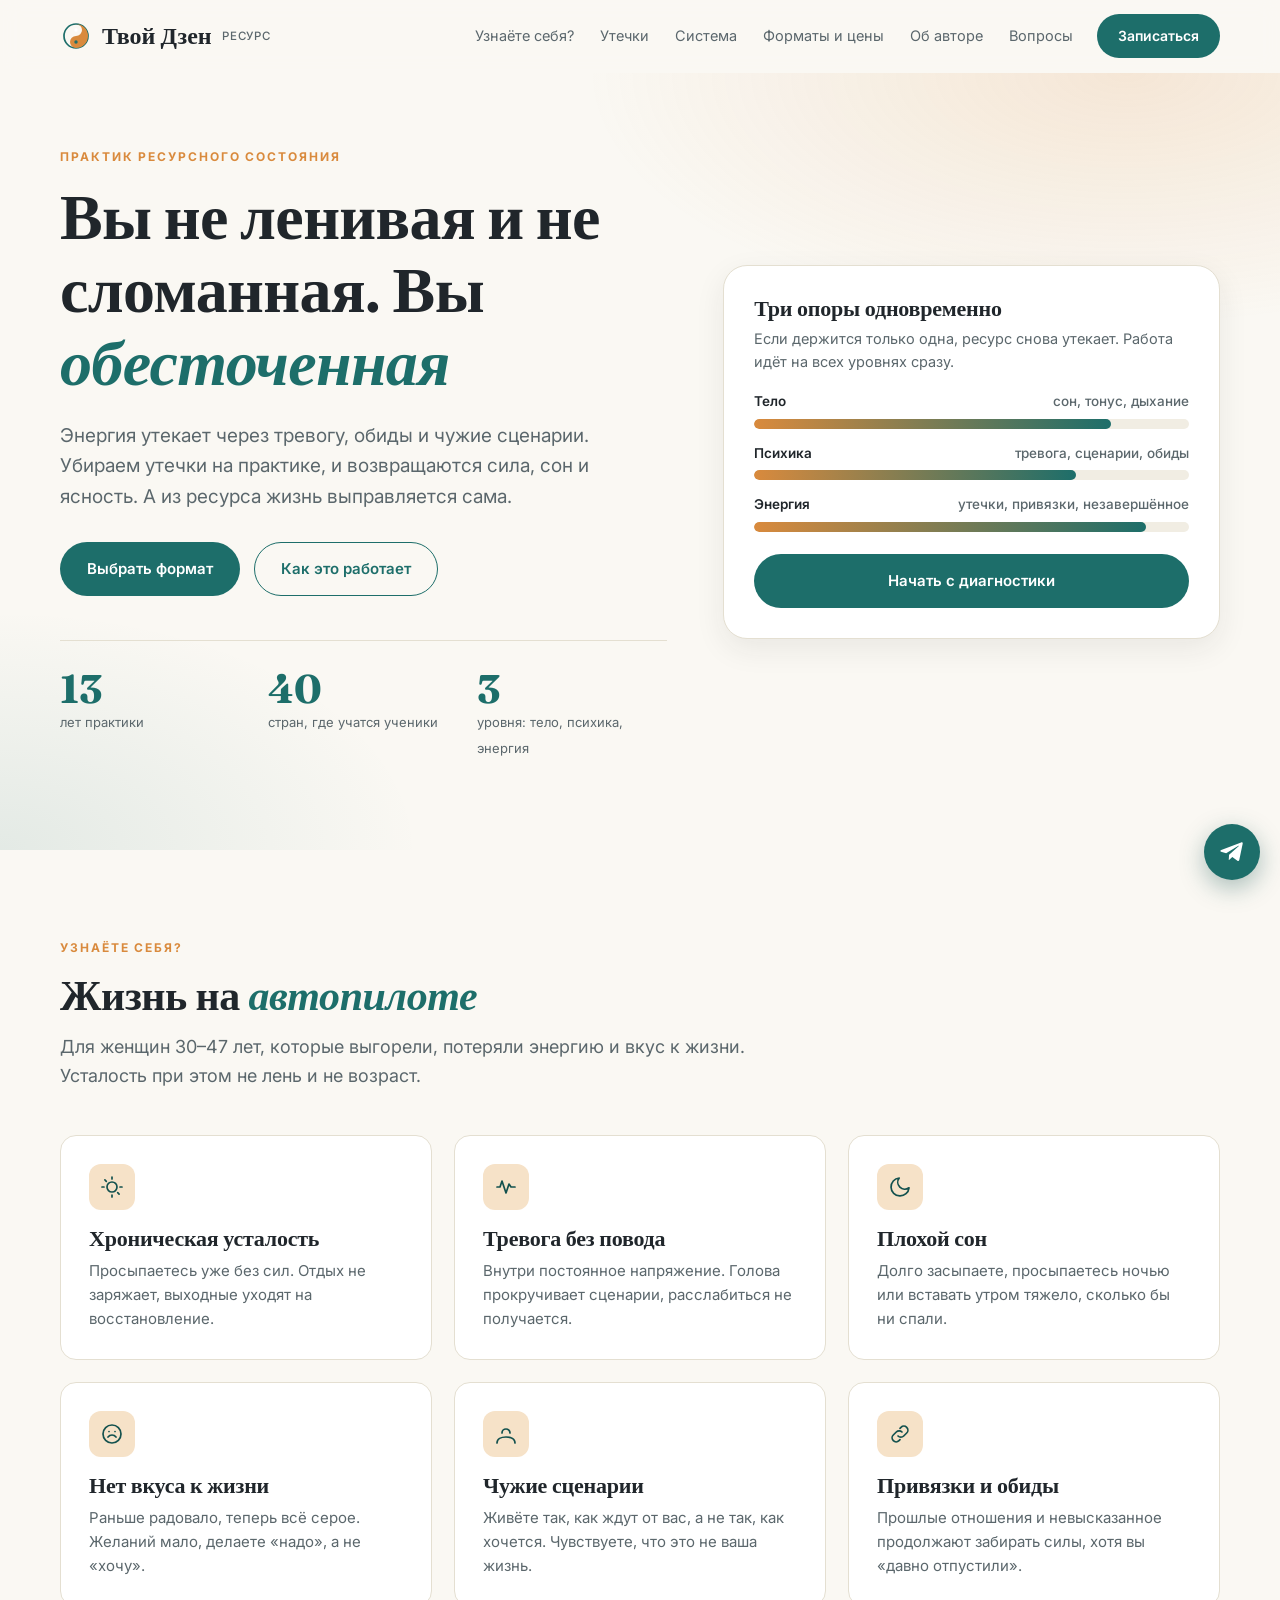
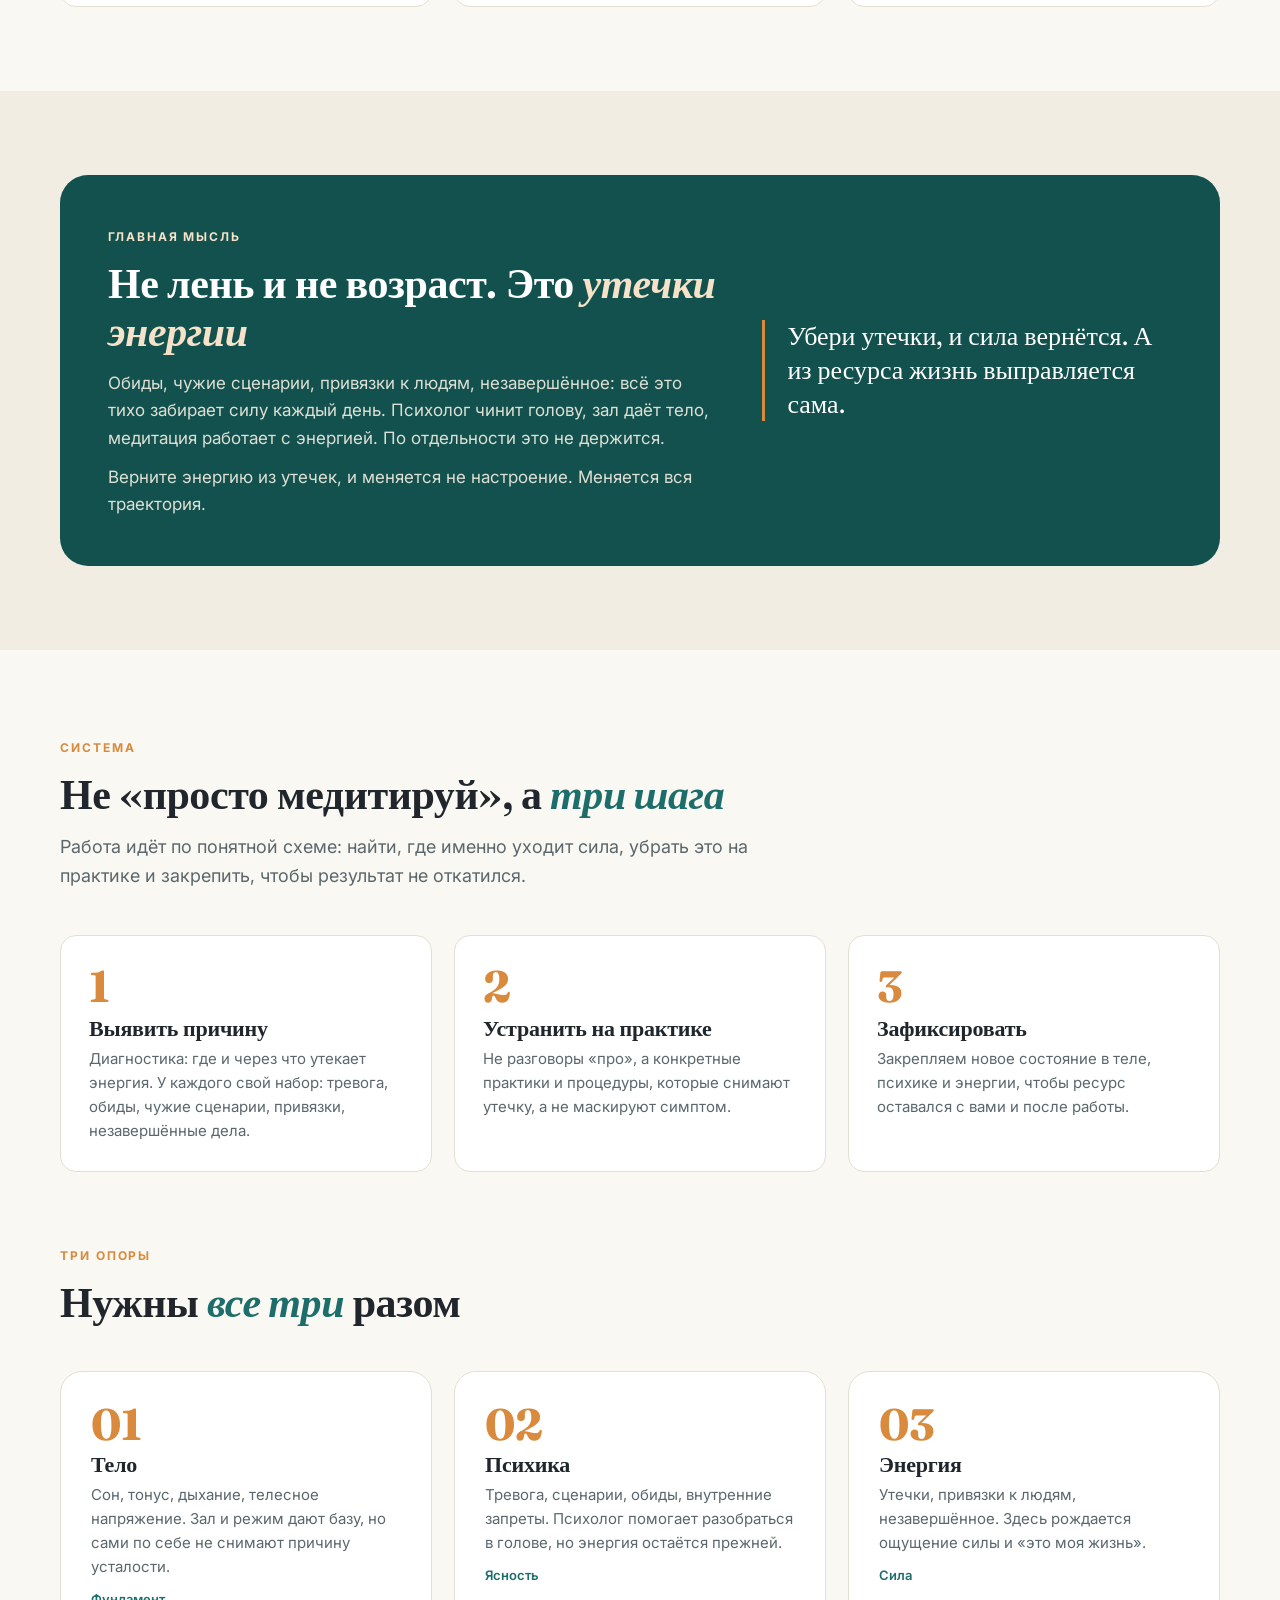
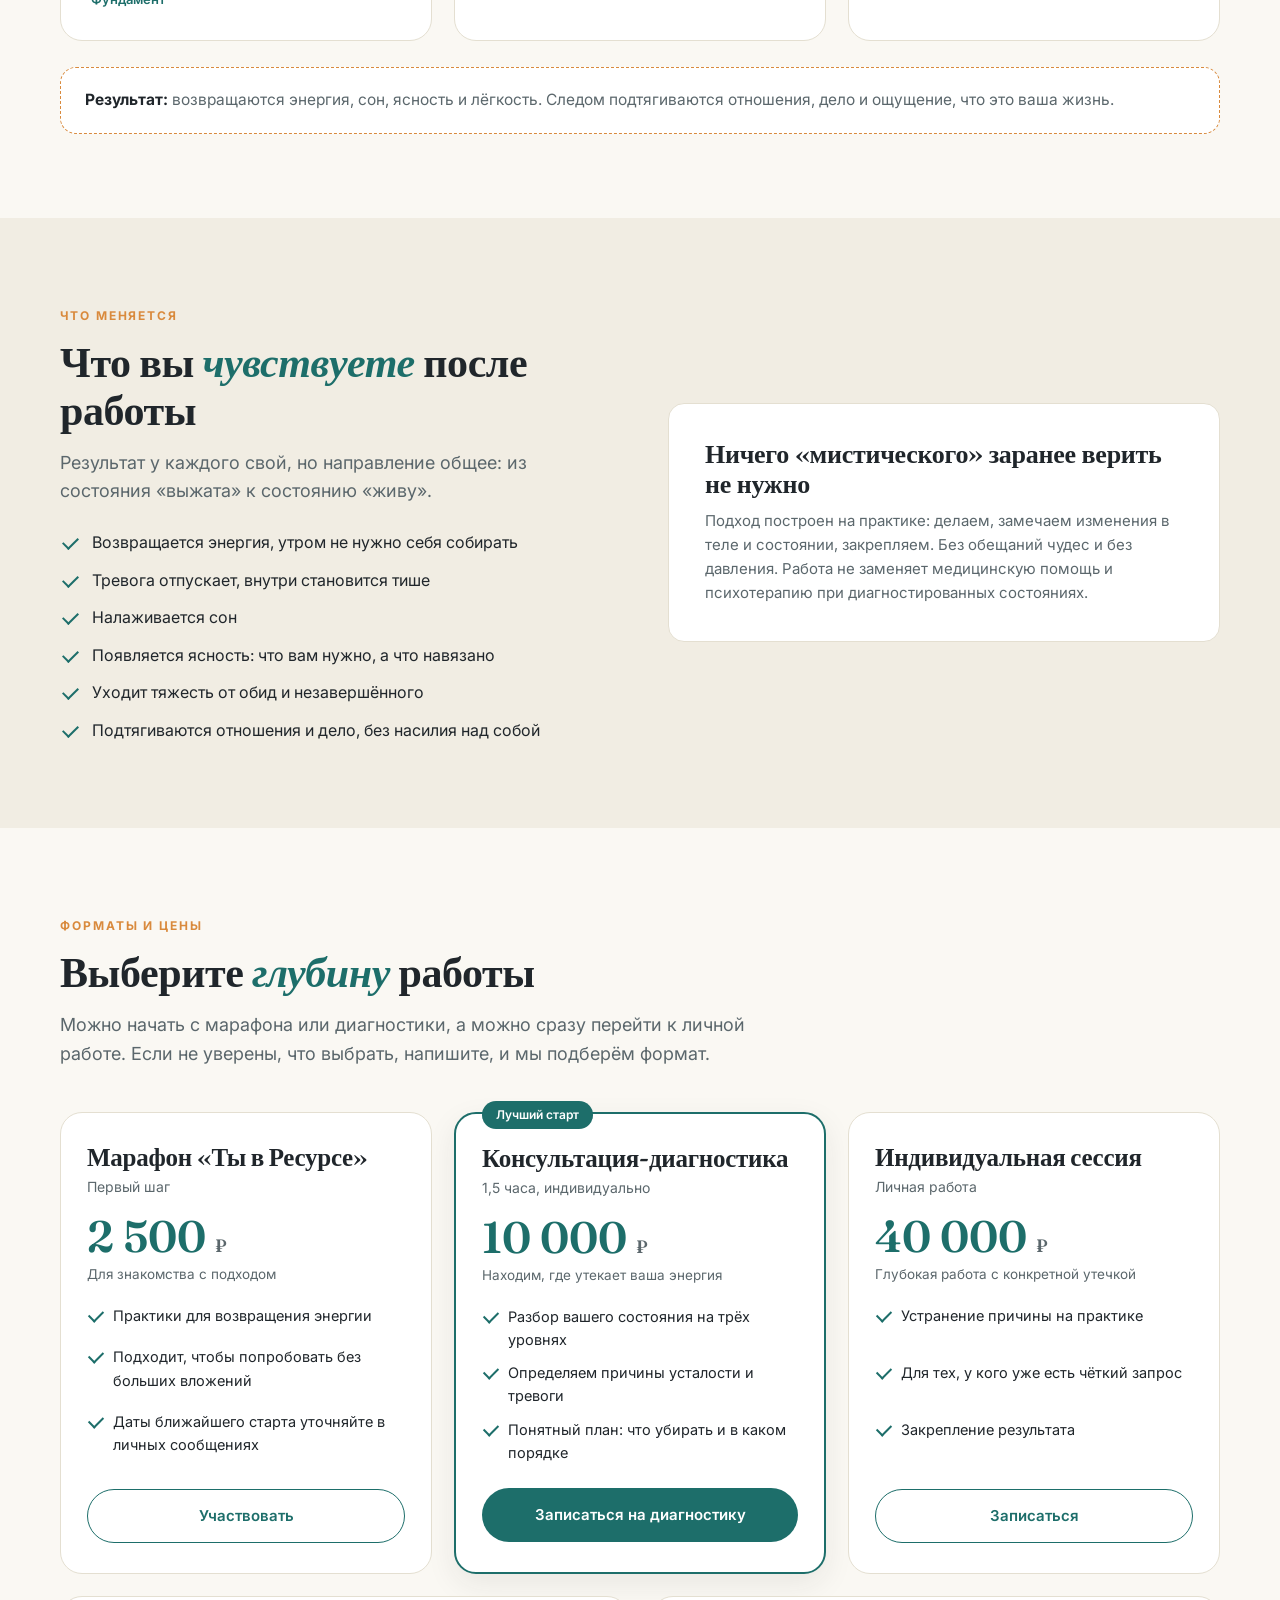
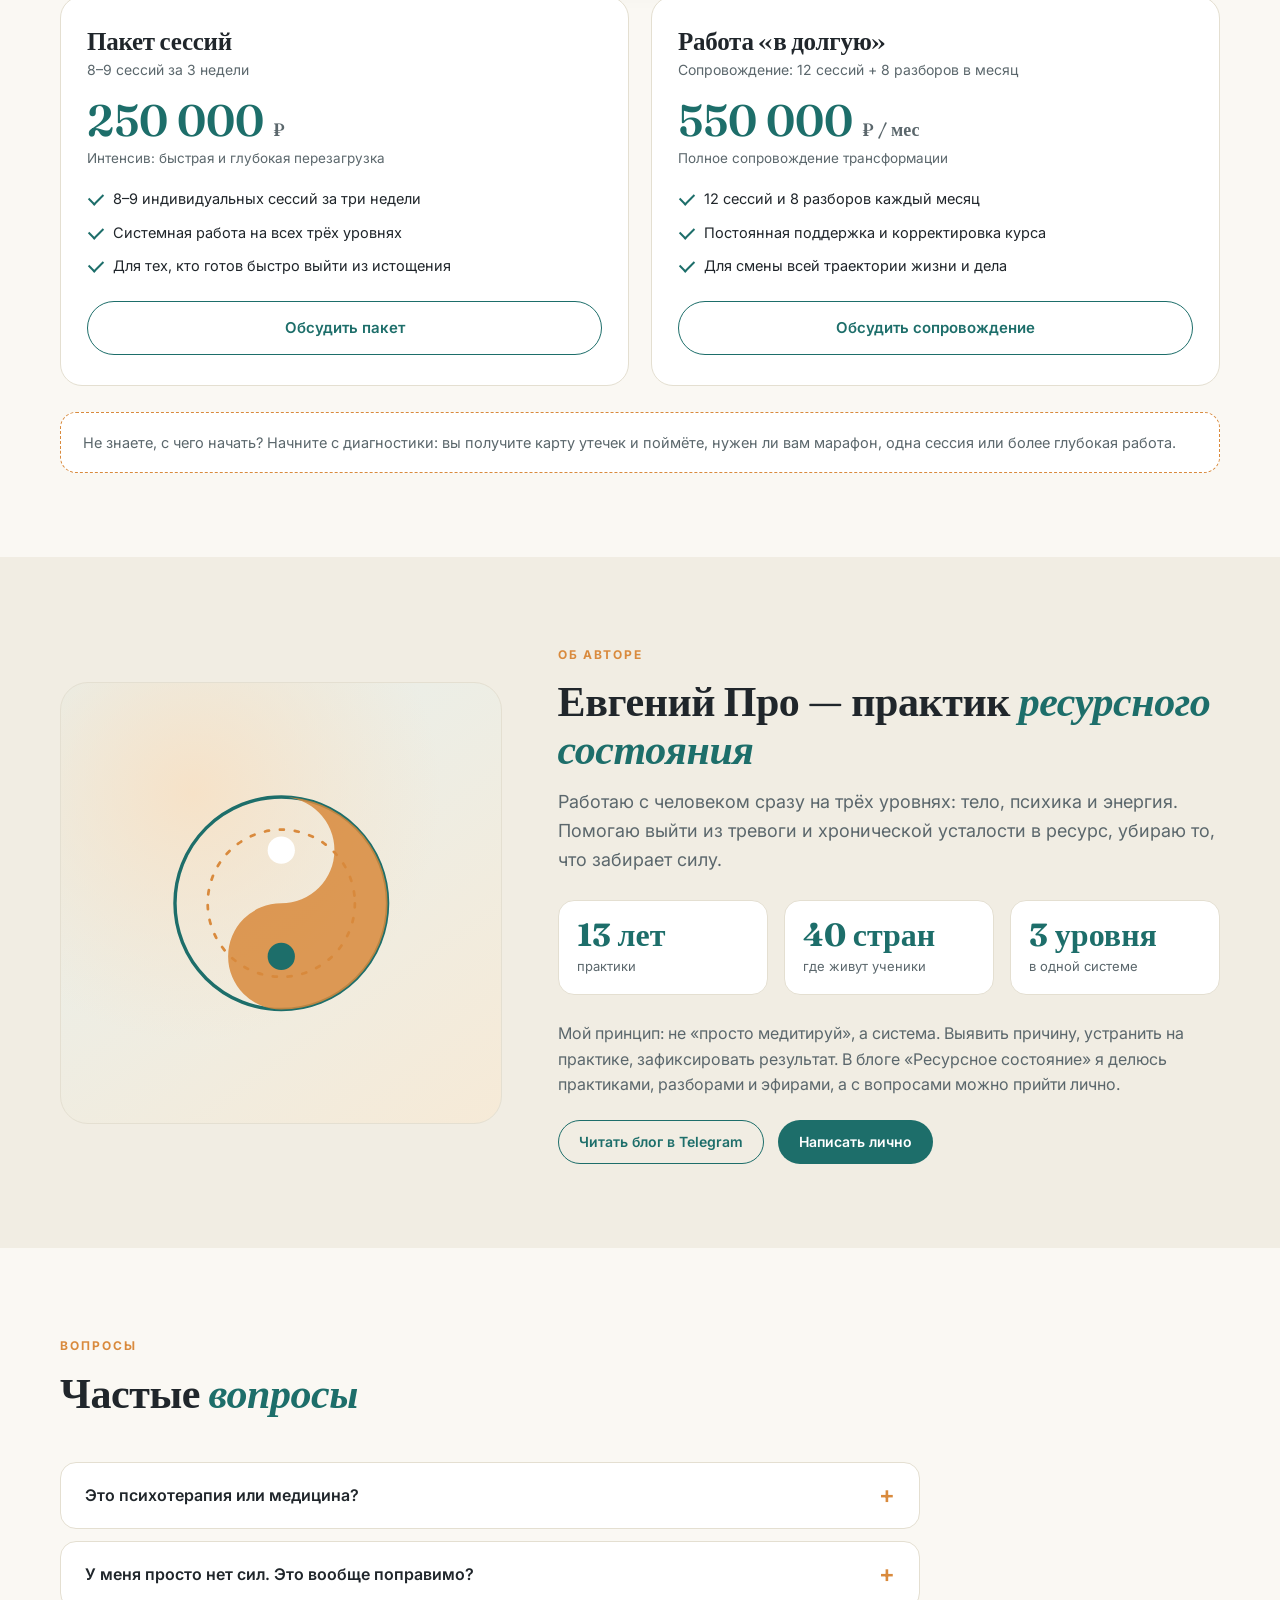
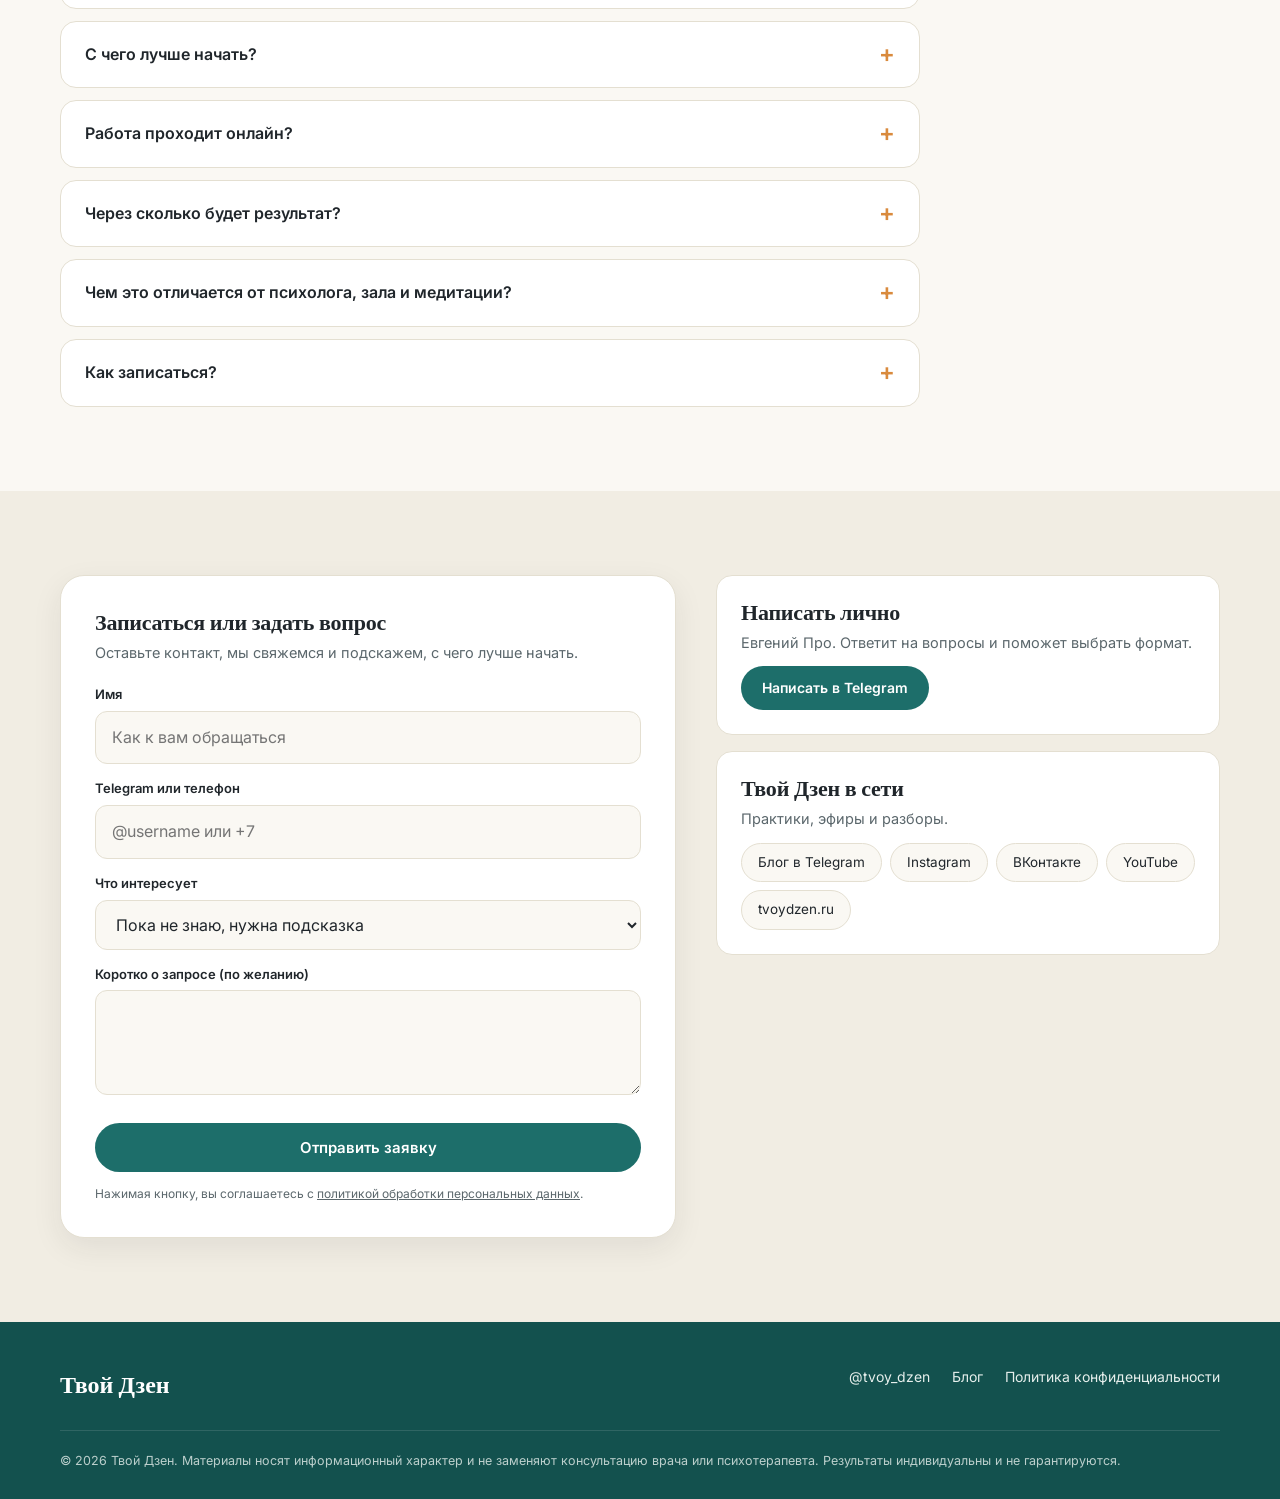
==== index.html @ 1d296818 "init: landing for Tvoy Dzen" ====
<!DOCTYPE html>
<html lang="ru">
<head>
<meta charset="UTF-8">
<meta name="viewport" content="width=device-width, initial-scale=1">
<title>Твой Дзен — выход из выгорания и тревоги в ресурс: тело, психика, энергия</title>
<meta name="description" content="Практик ресурсного состояния Евгений Про. Выводит из тревоги и хронической усталости в энергию, сон и ясность. Тело, психика и энергия — на одной системе. 13 лет практики, ученики в 40 странах.">
<link rel="preconnect" href="https://fonts.googleapis.com">
<link rel="preconnect" href="https://fonts.gstatic.com" crossorigin>
<link href="https://fonts.googleapis.com/css2?family=Fraunces:ital,wght@0,500;0,600;0,700;1,500;1,600&family=Inter:wght@400;500;600;700&display=swap" rel="stylesheet">
<link rel="stylesheet" href="styles.css">
</head>
<body>

<header class="header" id="header">
  <div class="container header__inner">
    <a href="#top" class="logo" aria-label="Твой Дзен">
      <svg viewBox="0 0 32 32" fill="none" stroke-linecap="round"><circle cx="16" cy="16" r="12" stroke="#1d6e6a" stroke-width="1.7"/><path d="M16 4a12 12 0 0 1 0 24 6 6 0 0 1 0-12 6 6 0 0 0 0-12z" fill="#d98a3d" stroke="none"/><circle cx="16" cy="10" r="1.7" fill="#fff" stroke="none"/><circle cx="16" cy="22" r="1.7" fill="#1d6e6a" stroke="none"/></svg>
      Твой Дзен <small>ресурс</small>
    </a>
    <nav class="nav" id="nav">
      <a href="#signs">Узнаёте себя?</a>
      <a href="#leaks">Утечки</a>
      <a href="#system">Система</a>
      <a href="#formats">Форматы и цены</a>
      <a href="#about">Об авторе</a>
      <a href="#faq">Вопросы</a>
    </nav>
    <a href="#contact" class="btn btn--primary btn--sm">Записаться</a>
    <button class="burger" id="burger" aria-label="Меню"><span></span></button>
  </div>
</header>

<main id="top">

<section class="hero">
  <div class="container hero__grid">
    <div>
      <span class="eyebrow">Практик ресурсного состояния</span>
      <h1>Вы не ленивая и не сломанная. Вы <em>обесточенная</em></h1>
      <p class="hero__sub">Энергия утекает через тревогу, обиды и чужие сценарии. Убираем утечки на практике, и возвращаются сила, сон и ясность. А из ресурса жизнь выправляется сама.</p>
      <div class="hero__cta">
        <a href="#formats" class="btn btn--primary">Выбрать формат</a>
        <a href="#system" class="btn btn--ghost">Как это работает</a>
      </div>
      <div class="hero__facts">
        <div class="fact"><b>13</b><span>лет практики</span></div>
        <div class="fact"><b>40</b><span>стран, где учатся ученики</span></div>
        <div class="fact"><b>3</b><span>уровня: тело, психика, энергия</span></div>
      </div>
    </div>
    <div class="hero__card">
      <h3>Три опоры одновременно</h3>
      <p class="s">Если держится только одна, ресурс снова утекает. Работа идёт на всех уровнях сразу.</p>
      <div class="meter">
        <div class="meter__row"><div class="meter__lbl">Тело <span>сон, тонус, дыхание</span></div><div class="bar"><i style="width:82%"></i></div></div>
        <div class="meter__row"><div class="meter__lbl">Психика <span>тревога, сценарии, обиды</span></div><div class="bar"><i style="width:74%"></i></div></div>
        <div class="meter__row"><div class="meter__lbl">Энергия <span>утечки, привязки, незавершённое</span></div><div class="bar"><i style="width:90%"></i></div></div>
      </div>
      <a href="#contact" class="btn btn--primary" data-format="Консультация-диагностика (1,5 часа)">Начать с диагностики</a>
    </div>
  </div>
</section>

<section id="signs">
  <div class="container">
    <div class="section-head">
      <span class="eyebrow">Узнаёте себя?</span>
      <h2>Жизнь на <em>автопилоте</em></h2>
      <p class="lead">Для женщин 30–47 лет, которые выгорели, потеряли энергию и вкус к жизни. Усталость при этом не лень и не возраст.</p>
    </div>
    <div class="grid grid--3">
      <div class="adv"><div class="ico"><svg viewBox="0 0 24 24" fill="none" stroke="currentColor" stroke-width="1.7" stroke-linecap="round" stroke-linejoin="round"><path d="M17 12a5 5 0 1 1-10 0 5 5 0 0 1 10 0zM12 2v2M12 20v2M4.9 4.9l1.4 1.4M17.7 17.7l1.4 1.4M2 12h2M20 12h2"/></svg></div><h3>Хроническая усталость</h3><p>Просыпаетесь уже без сил. Отдых не заряжает, выходные уходят на восстановление.</p></div>
      <div class="adv"><div class="ico"><svg viewBox="0 0 24 24" fill="none" stroke="currentColor" stroke-width="1.7" stroke-linecap="round" stroke-linejoin="round"><path d="M3 12h3l2-6 4 12 3-9 2 3h4"/></svg></div><h3>Тревога без повода</h3><p>Внутри постоянное напряжение. Голова прокручивает сценарии, расслабиться не получается.</p></div>
      <div class="adv"><div class="ico"><svg viewBox="0 0 24 24" fill="none" stroke="currentColor" stroke-width="1.7" stroke-linecap="round" stroke-linejoin="round"><path d="M21 12.8A9 9 0 1 1 11.2 3a7 7 0 0 0 9.8 9.8z"/></svg></div><h3>Плохой сон</h3><p>Долго засыпаете, просыпаетесь ночью или вставать утром тяжело, сколько бы ни спали.</p></div>
      <div class="adv"><div class="ico"><svg viewBox="0 0 24 24" fill="none" stroke="currentColor" stroke-width="1.7" stroke-linecap="round" stroke-linejoin="round"><circle cx="12" cy="12" r="9"/><path d="M8 15s1.5-2 4-2 4 2 4 2M9 9.5h.01M15 9.5h.01"/></svg></div><h3>Нет вкуса к жизни</h3><p>Раньше радовало, теперь всё серое. Желаний мало, делаете «надо», а не «хочу».</p></div>
      <div class="adv"><div class="ico"><svg viewBox="0 0 24 24" fill="none" stroke="currentColor" stroke-width="1.7" stroke-linecap="round" stroke-linejoin="round"><path d="M16 11a4 4 0 1 0-8 0M3 21c0-4 4-6 9-6s9 2 9 6"/></svg></div><h3>Чужие сценарии</h3><p>Живёте так, как ждут от вас, а не так, как хочется. Чувствуете, что это не ваша жизнь.</p></div>
      <div class="adv"><div class="ico"><svg viewBox="0 0 24 24" fill="none" stroke="currentColor" stroke-width="1.7" stroke-linecap="round" stroke-linejoin="round"><path d="M10 14a4 4 0 0 0 5.7 0l3-3a4 4 0 0 0-5.7-5.7l-1 1M14 10a4 4 0 0 0-5.7 0l-3 3a4 4 0 0 0 5.7 5.7l1-1"/></svg></div><h3>Привязки и обиды</h3><p>Прошлые отношения и невысказанное продолжают забирать силы, хотя вы «давно отпустили».</p></div>
    </div>
  </div>
</section>

<section id="leaks" class="alt">
  <div class="container">
    <div class="idea reveal-skip">
      <div>
        <span class="eyebrow" style="color:var(--sun-l)">Главная мысль</span>
        <h2>Не лень и не возраст. Это <em>утечки энергии</em></h2>
        <p>Обиды, чужие сценарии, привязки к людям, незавершённое: всё это тихо забирает силу каждый день. Психолог чинит голову, зал даёт тело, медитация работает с энергией. По отдельности это не держится.</p>
        <p style="margin-top:12px">Верните энергию из утечек, и меняется не настроение. Меняется вся траектория.</p>
      </div>
      <div class="idea__q">Убери утечки, и сила вернётся. А из ресурса жизнь выправляется сама.</div>
    </div>
  </div>
</section>

<section id="system">
  <div class="container">
    <div class="section-head">
      <span class="eyebrow">Система</span>
      <h2>Не «просто медитируй», а <em>три шага</em></h2>
      <p class="lead">Работа идёт по понятной схеме: найти, где именно уходит сила, убрать это на практике и закрепить, чтобы результат не откатился.</p>
    </div>
    <div class="grid grid--3">
      <div class="step"><b>1</b><h3>Выявить причину</h3><p>Диагностика: где и через что утекает энергия. У каждого свой набор: тревога, обиды, чужие сценарии, привязки, незавершённые дела.</p></div>
      <div class="step"><b>2</b><h3>Устранить на практике</h3><p>Не разговоры «про», а конкретные практики и процедуры, которые снимают утечку, а не маскируют симптом.</p></div>
      <div class="step"><b>3</b><h3>Зафиксировать</h3><p>Закрепляем новое состояние в теле, психике и энергии, чтобы ресурс оставался с вами и после работы.</p></div>
    </div>

    <div class="section-head" style="margin-top:70px">
      <span class="eyebrow">Три опоры</span>
      <h2>Нужны <em>все три</em> разом</h2>
    </div>
    <div class="pillars">
      <div class="pillar"><b>01</b><h3>Тело</h3><p>Сон, тонус, дыхание, телесное напряжение. Зал и режим дают базу, но сами по себе не снимают причину усталости.</p><div class="by">Фундамент</div></div>
      <div class="pillar"><b>02</b><h3>Психика</h3><p>Тревога, сценарии, обиды, внутренние запреты. Психолог помогает разобраться в голове, но энергия остаётся прежней.</p><div class="by">Ясность</div></div>
      <div class="pillar"><b>03</b><h3>Энергия</h3><p>Утечки, привязки к людям, незавершённое. Здесь рождается ощущение силы и «это моя жизнь».</p><div class="by">Сила</div></div>
    </div>
    <div class="tw"><b>Результат:</b> возвращаются энергия, сон, ясность и лёгкость. Следом подтягиваются отношения, дело и ощущение, что это ваша жизнь.</div>
  </div>
</section>

<section class="alt">
  <div class="container split">
    <div>
      <span class="eyebrow">Что меняется</span>
      <h2>Что вы <em>чувствуете</em> после работы</h2>
      <p class="lead" style="margin-bottom:24px">Результат у каждого свой, но направление общее: из состояния «выжата» к состоянию «живу».</p>
      <ul class="checks">
        <li>Возвращается энергия, утром не нужно себя собирать</li>
        <li>Тревога отпускает, внутри становится тише</li>
        <li>Налаживается сон</li>
        <li>Появляется ясность: что вам нужно, а что навязано</li>
        <li>Уходит тяжесть от обид и незавершённого</li>
        <li>Подтягиваются отношения и дело, без насилия над собой</li>
      </ul>
    </div>
    <div class="adv" style="padding:36px">
      <h3 style="font-size:26px;margin-bottom:10px">Ничего «мистического» заранее верить не нужно</h3>
      <p>Подход построен на практике: делаем, замечаем изменения в теле и состоянии, закрепляем. Без обещаний чудес и без давления. Работа не заменяет медицинскую помощь и психотерапию при диагностированных состояниях.</p>
    </div>
  </div>
</section>

<section id="formats">
  <div class="container">
    <div class="section-head">
      <span class="eyebrow">Форматы и цены</span>
      <h2>Выберите <em>глубину</em> работы</h2>
      <p class="lead">Можно начать с марафона или диагностики, а можно сразу перейти к личной работе. Если не уверены, что выбрать, напишите, и мы подберём формат.</p>
    </div>
    <div class="tariffs">
      <div class="tariff">
        <h3>Марафон «Ты в Ресурсе»</h3>
        <div class="sub">Первый шаг</div>
        <div class="price">2 500 <small>₽</small></div>
        <div class="then">Для знакомства с подходом</div>
        <ul>
          <li>Практики для возвращения энергии</li>
          <li>Подходит, чтобы попробовать без больших вложений</li>
          <li>Даты ближайшего старта уточняйте в личных сообщениях</li>
        </ul>
        <a href="#contact" class="btn btn--ghost" data-format="Марафон «Ты в Ресурсе» — 2 500 ₽">Участвовать</a>
      </div>
      <div class="tariff tariff--main">
        <span class="tariff__badge">Лучший старт</span>
        <h3>Консультация-диагностика</h3>
        <div class="sub">1,5 часа, индивидуально</div>
        <div class="price">10 000 <small>₽</small></div>
        <div class="then">Находим, где утекает ваша энергия</div>
        <ul>
          <li>Разбор вашего состояния на трёх уровнях</li>
          <li>Определяем причины усталости и тревоги</li>
          <li>Понятный план: что убирать и в каком порядке</li>
        </ul>
        <a href="#contact" class="btn btn--primary" data-format="Консультация-диагностика (1,5 часа)">Записаться на диагностику</a>
      </div>
      <div class="tariff">
        <h3>Индивидуальная сессия</h3>
        <div class="sub">Личная работа</div>
        <div class="price">40 000 <small>₽</small></div>
        <div class="then">Глубокая работа с конкретной утечкой</div>
        <ul>
          <li>Устранение причины на практике</li>
          <li>Для тех, у кого уже есть чёткий запрос</li>
          <li>Закрепление результата</li>
        </ul>
        <a href="#contact" class="btn btn--ghost" data-format="Индивидуальная сессия — 40 000 ₽">Записаться</a>
      </div>
    </div>
    <div class="tariffs tariffs--row2">
      <div class="tariff">
        <h3>Пакет сессий</h3>
        <div class="sub">8–9 сессий за 3 недели</div>
        <div class="price">250 000 <small>₽</small></div>
        <div class="then">Интенсив: быстрая и глубокая перезагрузка</div>
        <ul>
          <li>8–9 индивидуальных сессий за три недели</li>
          <li>Системная работа на всех трёх уровнях</li>
          <li>Для тех, кто готов быстро выйти из истощения</li>
        </ul>
        <a href="#contact" class="btn btn--ghost" data-format="Пакет сессий (8–9 за 3 недели) — 250 000 ₽">Обсудить пакет</a>
      </div>
      <div class="tariff">
        <h3>Работа «в долгую»</h3>
        <div class="sub">Сопровождение: 12 сессий + 8 разборов в месяц</div>
        <div class="price">550 000 <small>₽ / мес</small></div>
        <div class="then">Полное сопровождение трансформации</div>
        <ul>
          <li>12 сессий и 8 разборов каждый месяц</li>
          <li>Постоянная поддержка и корректировка курса</li>
          <li>Для смены всей траектории жизни и дела</li>
        </ul>
        <a href="#contact" class="btn btn--ghost" data-format="Работа в долгую — 550 000 ₽ / мес">Обсудить сопровождение</a>
      </div>
    </div>
    <div class="note">Не знаете, с чего начать? Начните с диагностики: вы получите карту утечек и поймёте, нужен ли вам марафон, одна сессия или более глубокая работа.</div>
  </div>
</section>

<section id="about" class="alt">
  <div class="container about">
    <div class="about__emb">
      <svg viewBox="0 0 200 200" fill="none" stroke-linecap="round"><circle cx="100" cy="100" r="78" stroke="#1d6e6a" stroke-width="2.5"/><circle cx="100" cy="100" r="54" stroke="#d98a3d" stroke-width="2" stroke-dasharray="3 8"/><path d="M100 22a78 78 0 0 1 0 156 39 39 0 0 1 0-78 39 39 0 0 0 0-78z" fill="#d98a3d" opacity=".85"/><circle cx="100" cy="61" r="10" fill="#fff"/><circle cx="100" cy="139" r="10" fill="#1d6e6a"/></svg>
    </div>
    <div>
      <span class="eyebrow">Об авторе</span>
      <h2>Евгений Про — практик <em>ресурсного состояния</em></h2>
      <p class="lead">Работаю с человеком сразу на трёх уровнях: тело, психика и энергия. Помогаю выйти из тревоги и хронической усталости в ресурс, убираю то, что забирает силу.</p>
      <div class="stats">
        <div><b>13 лет</b><span>практики</span></div>
        <div><b>40 стран</b><span>где живут ученики</span></div>
        <div><b>3 уровня</b><span>в одной системе</span></div>
      </div>
      <p style="color:var(--muted)">Мой принцип: не «просто медитируй», а система. Выявить причину, устранить на практике, зафиксировать результат. В блоге «Ресурсное состояние» я делюсь практиками, разборами и эфирами, а с вопросами можно прийти лично.</p>
      <div class="hero__cta" style="margin-top:22px">
        <a href="https://t.me/protvoydzen" class="btn btn--ghost btn--sm" target="_blank" rel="noopener">Читать блог в Telegram</a>
        <a href="#contact" class="btn btn--primary btn--sm">Написать лично</a>
      </div>
    </div>
  </div>
</section>

<section id="faq">
  <div class="container">
    <div class="section-head">
      <span class="eyebrow">Вопросы</span>
      <h2>Частые <em>вопросы</em></h2>
    </div>
    <div class="faq">
      <details class="faq__item"><summary>Это психотерапия или медицина?</summary><p>Нет. Это практика работы с ресурсным состоянием: телом, психикой и энергией. Она не заменяет врача и психотерапевта, если у вас диагностированное состояние. Если есть сомнения, лучше сочетать.</p></details>
      <details class="faq__item"><summary>У меня просто нет сил. Это вообще поправимо?</summary><p>Чаще всего усталость связана не с возрастом и не с ленью, а с утечками энергии: тревогой, обидами, чужими сценариями, незавершённым. Когда причину находят и убирают, силы возвращаются. На диагностике мы смотрим, что именно происходит у вас.</p></details>
      <details class="faq__item"><summary>С чего лучше начать?</summary><p>Если хочется попробовать, начните с марафона «Ты в Ресурсе». Если нужна точная картина и план, начните с консультации-диагностики. Если запрос уже ясен, можно сразу на индивидуальную сессию.</p></details>
      <details class="faq__item"><summary>Работа проходит онлайн?</summary><p>Да, ученики практикуют из разных стран. Формат и время обсуждаем после заявки.</p></details>
      <details class="faq__item"><summary>Через сколько будет результат?</summary><p>У каждого свой темп. Многие замечают изменения в состоянии, сне и тревожности уже в начале работы, а глубокие изменения закрепляются при системной работе. Конкретные результаты не гарантируются.</p></details>
      <details class="faq__item"><summary>Чем это отличается от психолога, зала и медитации?</summary><p>Психолог работает с головой, зал с телом, медитация с энергией. По отдельности эффект не держится. Здесь все три уровня в одной системе: сначала находим причину, потом устраняем, потом фиксируем.</p></details>
      <details class="faq__item"><summary>Как записаться?</summary><p>Оставьте заявку в форме ниже или напишите в Telegram @tvoy_dzen. Мы ответим, подскажем формат и согласуем время.</p></details>
    </div>
  </div>
</section>

<section id="contact" class="alt">
  <div class="container contact__grid">
    <form class="form" id="leadForm" novalidate>
      <h3>Записаться или задать вопрос</h3>
      <p class="s">Оставьте контакт, мы свяжемся и подскажем, с чего лучше начать.</p>
      <div class="field"><label for="f-name">Имя</label><input id="f-name" name="name" type="text" placeholder="Как к вам обращаться" required></div>
      <div class="field"><label for="f-contact">Telegram или телефон</label><input id="f-contact" name="contact" type="text" placeholder="@username или +7" required></div>
      <div class="field"><label for="f-format">Что интересует</label>
        <select id="f-format" name="format">
          <option>Пока не знаю, нужна подсказка</option>
          <option>Марафон «Ты в Ресурсе» — 2 500 ₽</option>
          <option>Консультация-диагностика (1,5 часа)</option>
          <option>Индивидуальная сессия — 40 000 ₽</option>
          <option>Пакет сессий (8–9 за 3 недели) — 250 000 ₽</option>
          <option>Работа в долгую — 550 000 ₽ / мес</option>
        </select>
      </div>
      <div class="field"><label for="f-msg">Коротко о запросе (по желанию)</label><textarea id="f-msg" name="comment" rows="3"></textarea></div>
      <input type="text" name="_gotcha" style="display:none" tabindex="-1" autocomplete="off">
      <button type="submit" class="btn btn--primary">Отправить заявку</button>
      <small>Нажимая кнопку, вы соглашаетесь с <a href="privacy.html">политикой обработки персональных данных</a>.</small>
    </form>
    <div>
      <div class="contact-card">
        <h3>Написать лично</h3>
        <p>Евгений Про. Ответит на вопросы и поможет выбрать формат.</p>
        <a href="https://t.me/tvoy_dzen" class="btn btn--primary btn--sm" target="_blank" rel="noopener">Написать в Telegram</a>
      </div>
      <div class="contact-card">
        <h3>Твой Дзен в сети</h3>
        <p>Практики, эфиры и разборы.</p>
        <div class="socials">
          <a href="https://t.me/protvoydzen" target="_blank" rel="noopener">Блог в Telegram</a>
          <a href="https://www.instagram.com/tvoydzen/" target="_blank" rel="noopener">Instagram</a>
          <a href="https://vk.ru/tvoydzen" target="_blank" rel="noopener">ВКонтакте</a>
          <a href="https://youtube.com/shorts/3_qLr0vRPOk" target="_blank" rel="noopener">YouTube</a>
          <a href="https://tvoydzen.ru" target="_blank" rel="noopener">tvoydzen.ru</a>
        </div>
      </div>
    </div>
  </div>
</section>

</main>

<footer class="footer">
  <div class="container">
    <div class="footer__top">
      <a href="#top" class="logo">Твой Дзен</a>
      <div class="footer__links">
        <a href="https://t.me/tvoy_dzen" target="_blank" rel="noopener">@tvoy_dzen</a>
        <a href="https://t.me/protvoydzen" target="_blank" rel="noopener">Блог</a>
        <a href="privacy.html">Политика конфиденциальности</a>
      </div>
    </div>
    <div class="footer__bot">&copy; <span id="year">2026</span> Твой Дзен. Материалы носят информационный характер и не заменяют консультацию врача или психотерапевта. Результаты индивидуальны и не гарантируются.</div>
  </div>
</footer>

<a href="https://t.me/tvoy_dzen" class="fab" target="_blank" rel="noopener" aria-label="Написать в Telegram">
  <svg viewBox="0 0 24 24" fill="currentColor"><path d="M21.9 4.2 18.7 19.3c-.2 1-.9 1.3-1.7.8l-4.7-3.5-2.3 2.2c-.3.3-.5.5-1 .5l.3-4.8 8.8-7.9c.4-.3-.1-.5-.6-.2L6.6 13.2 1.9 11.7c-1-.3-1-1 .2-1.5L20.4 3.2c.9-.3 1.6.2 1.5 1z"/></svg>
</a>

<script src="script.js"></script>
</body>
</html>
---- styles.css ----
:root{
  --bg:#faf8f3;--bg2:#f1ede3;--card:#ffffff;--ink:#20262b;--muted:#5b676c;
  --acc:#1d6e6a;--acc-d:#13514e;--sun:#d98a3d;--sun-l:#f6e2c8;--line:#e4dfd1;
  --r:16px;--sh:0 10px 30px rgba(32,38,43,.08);
  --ff-h:'Fraunces',Georgia,serif;--ff-b:'Inter',system-ui,sans-serif;
}
*{box-sizing:border-box;margin:0;padding:0}
html{scroll-behavior:smooth}
body{font-family:var(--ff-b);background:var(--bg);color:var(--ink);line-height:1.6;font-size:16px;-webkit-font-smoothing:antialiased}
img,svg{max-width:100%;display:block}
a{color:inherit;text-decoration:none}
.container{width:min(1160px,100% - 40px);margin-inline:auto}
h1,h2,h3{font-family:var(--ff-h);font-weight:600;line-height:1.14;letter-spacing:-.01em}
h1{font-size:clamp(36px,5.4vw,64px)}
h2{font-size:clamp(28px,3.8vw,42px);margin-bottom:14px}
h3{font-size:22px}
em{font-style:italic;color:var(--acc)}
section{padding:84px 0}
.eyebrow{display:inline-block;font-size:12px;letter-spacing:.16em;text-transform:uppercase;color:var(--sun);font-weight:700;margin-bottom:14px}
.lead{color:var(--muted);font-size:18px;max-width:720px}
.section-head{margin-bottom:44px}
.alt{background:var(--bg2)}

.btn{display:inline-flex;align-items:center;justify-content:center;gap:8px;padding:14px 26px;border-radius:999px;font-weight:600;font-size:15px;border:1.5px solid transparent;cursor:pointer;transition:.2s;font-family:inherit;white-space:nowrap}
.btn--primary{background:var(--acc);color:#fff}
.btn--primary:hover{background:var(--acc-d);transform:translateY(-1px)}
.btn--ghost{border-color:var(--acc);color:var(--acc);background:transparent}
.btn--ghost:hover{background:var(--acc);color:#fff}
.btn--sm{padding:10px 20px;font-size:14px}

.header{position:sticky;top:0;z-index:50;background:rgba(250,248,243,.92);backdrop-filter:blur(10px);border-bottom:1px solid transparent;transition:.2s}
.header.scrolled{border-color:var(--line)}
.header__inner{display:flex;align-items:center;gap:24px;min-width:0;height:72px}
.logo{display:flex;align-items:center;gap:10px;flex-shrink:0;font-family:var(--ff-h);font-size:24px;font-weight:600}
.logo svg{width:32px;height:32px}
.logo small{font-family:var(--ff-b);font-size:11.5px;color:var(--muted);letter-spacing:.08em;text-transform:uppercase;font-weight:500}
.nav{display:flex;gap:26px;margin-left:auto}
.nav a{font-size:14.5px;color:var(--muted);white-space:nowrap;transition:.2s}
.nav a:hover{color:var(--acc)}
.burger{display:none;width:42px;height:42px;border:0;background:none;cursor:pointer;margin-left:auto;position:relative}
.burger span,.burger::before,.burger::after{content:"";position:absolute;left:9px;right:9px;height:2px;background:var(--ink);transition:.2s}
.burger::before{top:14px}.burger span{top:20px}.burger::after{top:26px}
.burger.is-open::before{transform:translateY(6px) rotate(45deg)}
.burger.is-open span{opacity:0}
.burger.is-open::after{transform:translateY(-6px) rotate(-45deg)}

.hero{padding:70px 0 90px;background:
  radial-gradient(900px 420px at 88% 0%,rgba(217,138,61,.16),transparent 60%),
  radial-gradient(700px 400px at 0% 100%,rgba(29,110,106,.10),transparent 60%)}
.hero__grid{display:grid;grid-template-columns:1.1fr .9fr;gap:56px;align-items:center}
.hero__sub{font-size:19px;color:var(--muted);margin:22px 0 30px;max-width:600px}
.hero__cta{display:flex;gap:14px;flex-wrap:wrap}
.hero__facts{display:grid;grid-template-columns:repeat(3,1fr);gap:18px;margin-top:44px;padding-top:28px;border-top:1px solid var(--line)}
.fact b{display:block;font-family:var(--ff-h);font-size:40px;color:var(--acc);line-height:1}
.fact span{font-size:13px;color:var(--muted)}
.hero__card{background:var(--card);border:1px solid var(--line);border-radius:24px;padding:30px;box-shadow:var(--sh);position:relative}
.hero__card h3{margin-bottom:6px}
.hero__card p.s{color:var(--muted);font-size:14.5px;margin-bottom:18px}
.meter{display:grid;gap:14px}
.meter__row{display:grid;gap:6px}
.meter__lbl{display:flex;justify-content:space-between;font-size:13.5px;font-weight:600}
.meter__lbl span{color:var(--muted);font-weight:500}
.bar{height:10px;border-radius:999px;background:var(--bg2);overflow:hidden}
.bar i{display:block;height:100%;border-radius:999px;background:linear-gradient(90deg,var(--sun),var(--acc))}
.hero__card .btn{width:100%;margin-top:22px}

.grid{display:grid;gap:22px}
.grid--2{grid-template-columns:repeat(2,1fr)}
.grid--3{grid-template-columns:repeat(3,1fr)}
.grid--4{grid-template-columns:repeat(4,1fr)}
.adv{background:var(--card);border:1px solid var(--line);border-radius:var(--r);padding:28px}
.adv .ico{width:46px;height:46px;border-radius:12px;background:var(--sun-l);display:grid;place-items:center;margin-bottom:16px;color:var(--acc-d)}
.adv .ico svg{width:24px;height:24px}
.adv h3{margin-bottom:8px}
.adv p{color:var(--muted);font-size:15px}

.idea{background:var(--acc-d);color:#f4efe3;border-radius:28px;padding:48px;display:grid;grid-template-columns:1.2fr .8fr;gap:40px;align-items:center}
.idea h2{color:#fff}
.idea h2 em{color:var(--sun-l)}
.idea p{opacity:.9;font-size:17px}
.idea__q{font-family:var(--ff-h);font-size:26px;line-height:1.3;border-left:3px solid var(--sun);padding-left:22px;color:#fff}

.pillars{display:grid;grid-template-columns:repeat(3,1fr);gap:22px}
.pillar{background:var(--card);border:1px solid var(--line);border-radius:22px;padding:30px}
.pillar b{font-family:var(--ff-h);font-size:44px;color:var(--sun);line-height:1;display:block;margin-bottom:6px}
.pillar h3{margin-bottom:6px}
.pillar p{color:var(--muted);font-size:15px}
.pillar .by{font-size:13px;color:var(--acc);font-weight:600;margin-top:10px}
.tw{margin-top:26px;padding:20px 24px;background:var(--card);border:1px dashed var(--sun);border-radius:var(--r);color:var(--muted);font-size:15.5px}
.tw b{color:var(--ink)}

.step{background:var(--card);border:1px solid var(--line);border-radius:var(--r);padding:28px}
.step b{font-family:var(--ff-h);font-size:44px;color:var(--sun);line-height:1;display:block;margin-bottom:8px}
.step h3{margin-bottom:6px}
.step p{font-size:15px;color:var(--muted)}

.checks{list-style:none;display:grid;gap:12px}
.checks li{padding-left:32px;position:relative;font-size:16px}
.checks li::before{content:"";position:absolute;left:3px;top:7px;width:13px;height:7px;border-left:2px solid var(--acc);border-bottom:2px solid var(--acc);transform:rotate(-45deg)}
.split{display:grid;grid-template-columns:1fr 1fr;gap:56px;align-items:center}

.tariffs{display:grid;grid-template-columns:repeat(3,1fr);gap:22px;align-items:stretch}
.tariff{background:var(--card);border:1px solid var(--line);border-radius:22px;padding:30px 26px;display:flex;flex-direction:column;position:relative}
.tariff--main{border:2px solid var(--acc);box-shadow:var(--sh)}
.tariff__badge{position:absolute;top:-13px;left:26px;background:var(--acc);color:#fff;font-size:12px;font-weight:600;padding:4px 14px;border-radius:999px}
.tariff h3{font-size:25px}
.tariff .sub{color:var(--muted);font-size:14px;margin:4px 0 16px}
.tariff .price{font-family:var(--ff-h);font-size:44px;color:var(--acc);font-weight:600;line-height:1}
.tariff .price small{font-size:18px;color:var(--muted)}
.tariff .then{font-size:13.5px;color:var(--muted);margin:6px 0 18px;min-height:20px}
.tariff ul{list-style:none;display:grid;gap:10px;margin-bottom:24px;font-size:14.5px;flex:1}
.tariff li{padding-left:26px;position:relative}
.tariff li::before{content:"";position:absolute;left:2px;top:6px;width:12px;height:7px;border-left:2px solid var(--acc);border-bottom:2px solid var(--acc);transform:rotate(-45deg)}
.tariff .btn{width:100%}
.tariffs--row2{margin-top:22px;grid-template-columns:repeat(2,1fr)}
.note{margin-top:26px;padding:18px 22px;background:var(--card);border:1px dashed var(--sun);border-radius:var(--r);font-size:14.5px;color:var(--muted)}

.about{display:grid;grid-template-columns:.8fr 1.2fr;gap:56px;align-items:center}
.about__emb{aspect-ratio:1;border-radius:28px;background:radial-gradient(circle at 30% 25%,var(--sun-l),transparent 55%),linear-gradient(145deg,#e7f0ee,#f6ead7);border:1px solid var(--line);display:grid;place-items:center}
.about__emb svg{width:62%}
.stats{display:grid;grid-template-columns:repeat(3,1fr);gap:16px;margin:26px 0}
.stats div{background:var(--card);border:1px solid var(--line);border-radius:var(--r);padding:16px 18px}
.stats b{display:block;font-family:var(--ff-h);font-size:32px;color:var(--acc);line-height:1.1}
.stats span{font-size:13px;color:var(--muted)}

.faq{max-width:860px;display:grid;gap:12px}
.faq__item{background:var(--card);border:1px solid var(--line);border-radius:var(--r);padding:0 24px}
.faq__item summary{cursor:pointer;padding:20px 0;font-weight:600;list-style:none;display:flex;justify-content:space-between;gap:16px}
.faq__item summary::-webkit-details-marker{display:none}
.faq__item summary::after{content:"+";font-size:24px;color:var(--sun);line-height:1}
.faq__item[open] summary::after{content:"\2212"}
.faq__item p{padding-bottom:20px;color:var(--muted);font-size:15px}

.contact__grid{display:grid;grid-template-columns:1.1fr .9fr;gap:40px;align-items:start}
.form{background:var(--card);border:1px solid var(--line);border-radius:24px;padding:34px;box-shadow:var(--sh)}
.form h3{margin-bottom:6px}
.form p.s{color:var(--muted);font-size:14.5px;margin-bottom:20px}
.field{margin-bottom:14px}
.field label{display:block;font-size:13px;font-weight:600;margin-bottom:6px}
.field input,.field select,.field textarea{width:100%;padding:13px 16px;border:1.5px solid var(--line);border-radius:12px;font:inherit;background:var(--bg);color:var(--ink)}
.field input:focus,.field select:focus,.field textarea:focus{outline:none;border-color:var(--acc)}
.form .btn{width:100%;margin-top:6px}
.form small{display:block;margin-top:12px;font-size:12px;color:var(--muted)}
.form small a{text-decoration:underline}
.contact-card{background:var(--card);border:1px solid var(--line);border-radius:var(--r);padding:24px;margin-bottom:16px}
.contact-card h3{margin-bottom:6px}
.contact-card p{color:var(--muted);font-size:14.5px;margin-bottom:12px}
.socials{display:flex;flex-wrap:wrap;gap:8px}
.socials a{padding:8px 16px;border:1px solid var(--line);border-radius:999px;font-size:13.5px;transition:.2s;background:var(--bg)}
.socials a:hover{border-color:var(--acc);color:var(--acc)}

.footer{background:var(--acc-d);color:#e6efec;padding:44px 0 28px}
.footer__top{display:flex;justify-content:space-between;gap:30px;flex-wrap:wrap;margin-bottom:26px}
.footer .logo{color:#fff}
.footer a:hover{color:#fff}
.footer__links{display:flex;gap:22px;flex-wrap:wrap;font-size:14px}
.footer__bot{border-top:1px solid rgba(255,255,255,.15);padding-top:20px;font-size:12.5px;opacity:.8;line-height:1.6}
.fab{position:fixed;right:20px;bottom:20px;z-index:40;width:56px;height:56px;border-radius:50%;background:var(--acc);color:#fff;display:grid;place-items:center;box-shadow:0 8px 24px rgba(19,81,78,.35);transition:.2s}
.fab:hover{transform:scale(1.07)}
.fab svg{width:26px;height:26px}

.reveal{opacity:0;transform:translateY(18px);transition:opacity .6s,transform .6s}
.reveal.is-visible{opacity:1;transform:none}

.doc{max-width:760px;padding:60px 0 90px}
.doc h1{font-size:40px;margin-bottom:24px}
.doc h2{font-size:24px;margin:28px 0 10px}
.doc p,.doc li{color:var(--muted);margin-bottom:10px}
.doc ul{padding-left:20px}

@media (max-width:1180px){.nav{gap:18px}.nav a{font-size:13.5px}}
@media (max-width:1100px){
  .nav{display:none;position:absolute;top:72px;left:0;right:0;background:var(--bg);flex-direction:column;gap:0;padding:8px 20px 20px;border-bottom:1px solid var(--line)}
  .nav.is-open{display:flex}
  .nav a{padding:14px 0;border-bottom:1px solid var(--line);font-size:16px}
  .burger{display:block}
  .header .btn--sm{display:none}
}
@media (max-width:900px){
  section{padding:60px 0}
  .hero__grid,.split,.contact__grid,.idea,.about{grid-template-columns:1fr;gap:34px}
  .grid--3,.grid--2,.pillars,.tariffs,.tariffs--row2{grid-template-columns:1fr}
  .grid--4{grid-template-columns:repeat(2,1fr)}
  .idea{padding:32px}
  .about__emb{max-width:320px}
}
@media (max-width:560px){
  .grid--4{grid-template-columns:1fr}
  .logo small{display:none}
  .hero__card,.form{padding:24px}
  .stats{grid-template-columns:1fr}
  .hero__facts{grid-template-columns:1fr 1fr 1fr;gap:10px}
  .fact b{font-size:30px}
  .idea__q{font-size:22px}
}
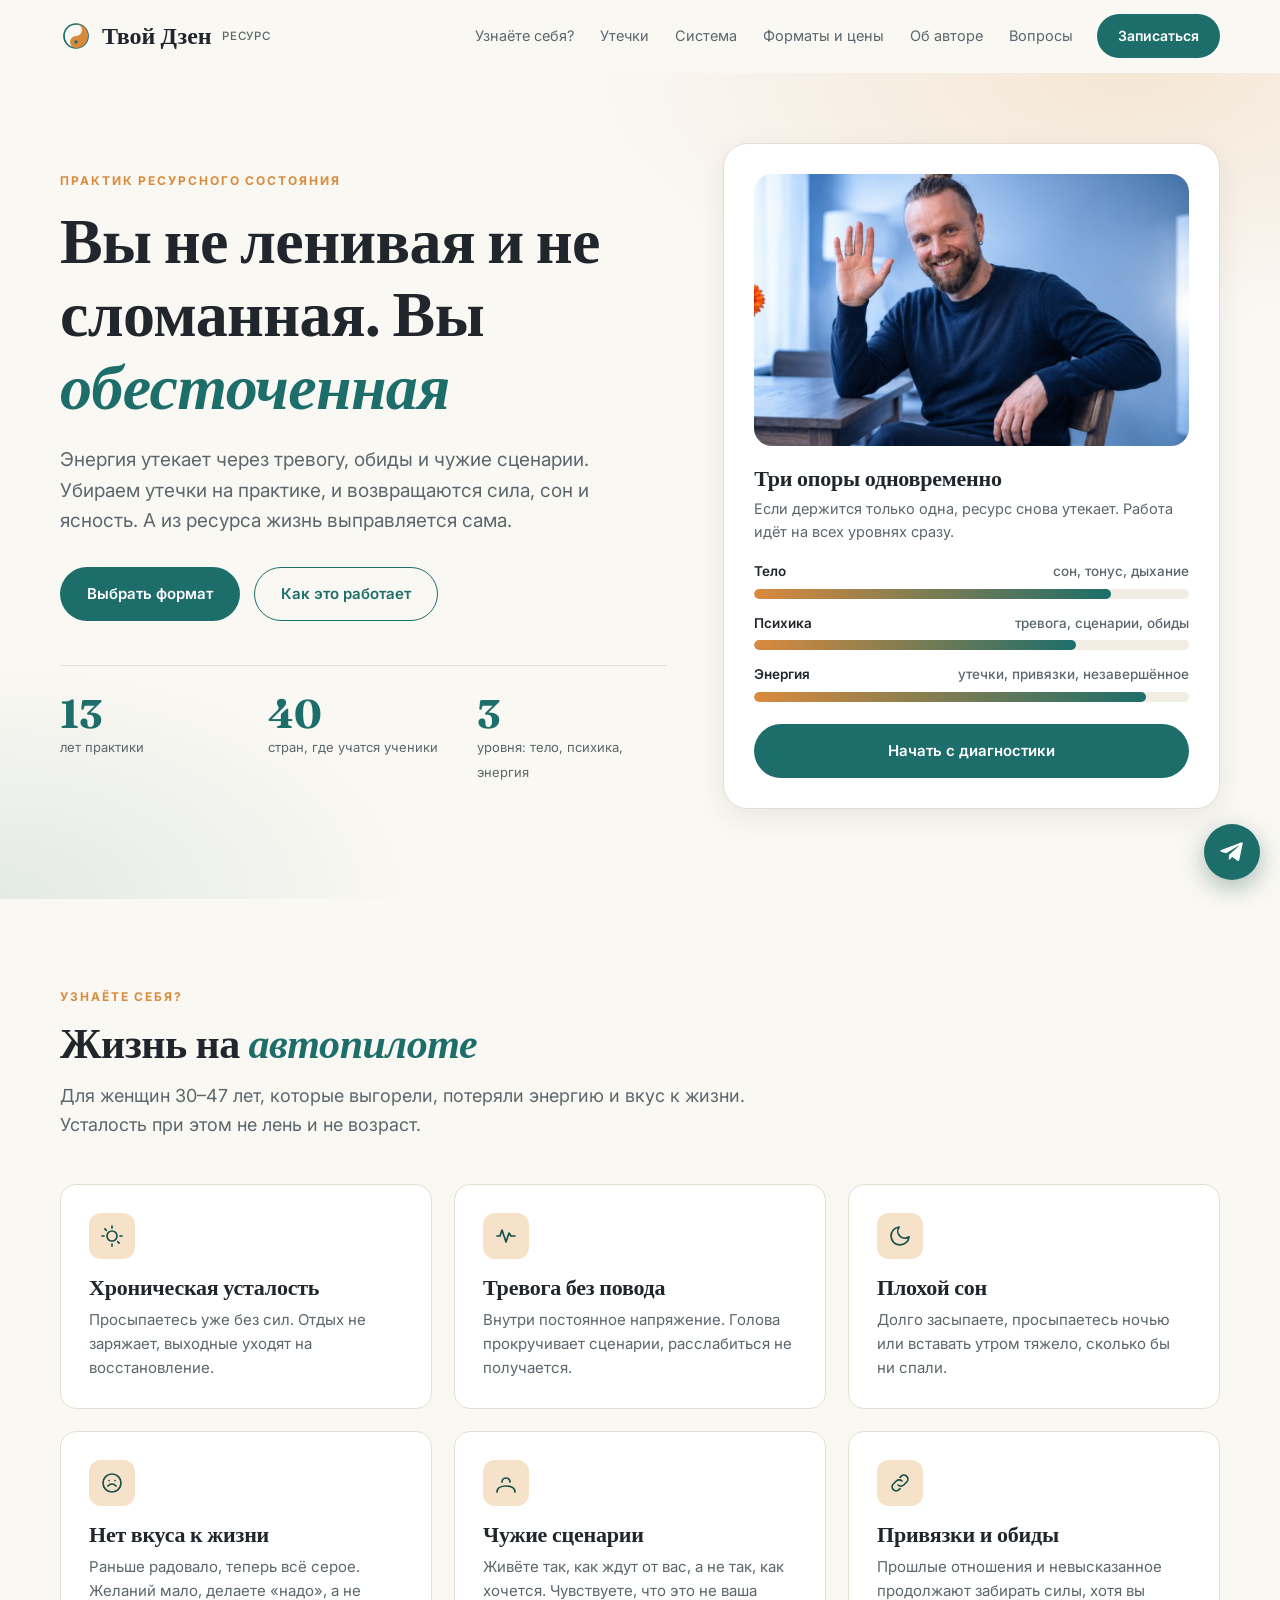
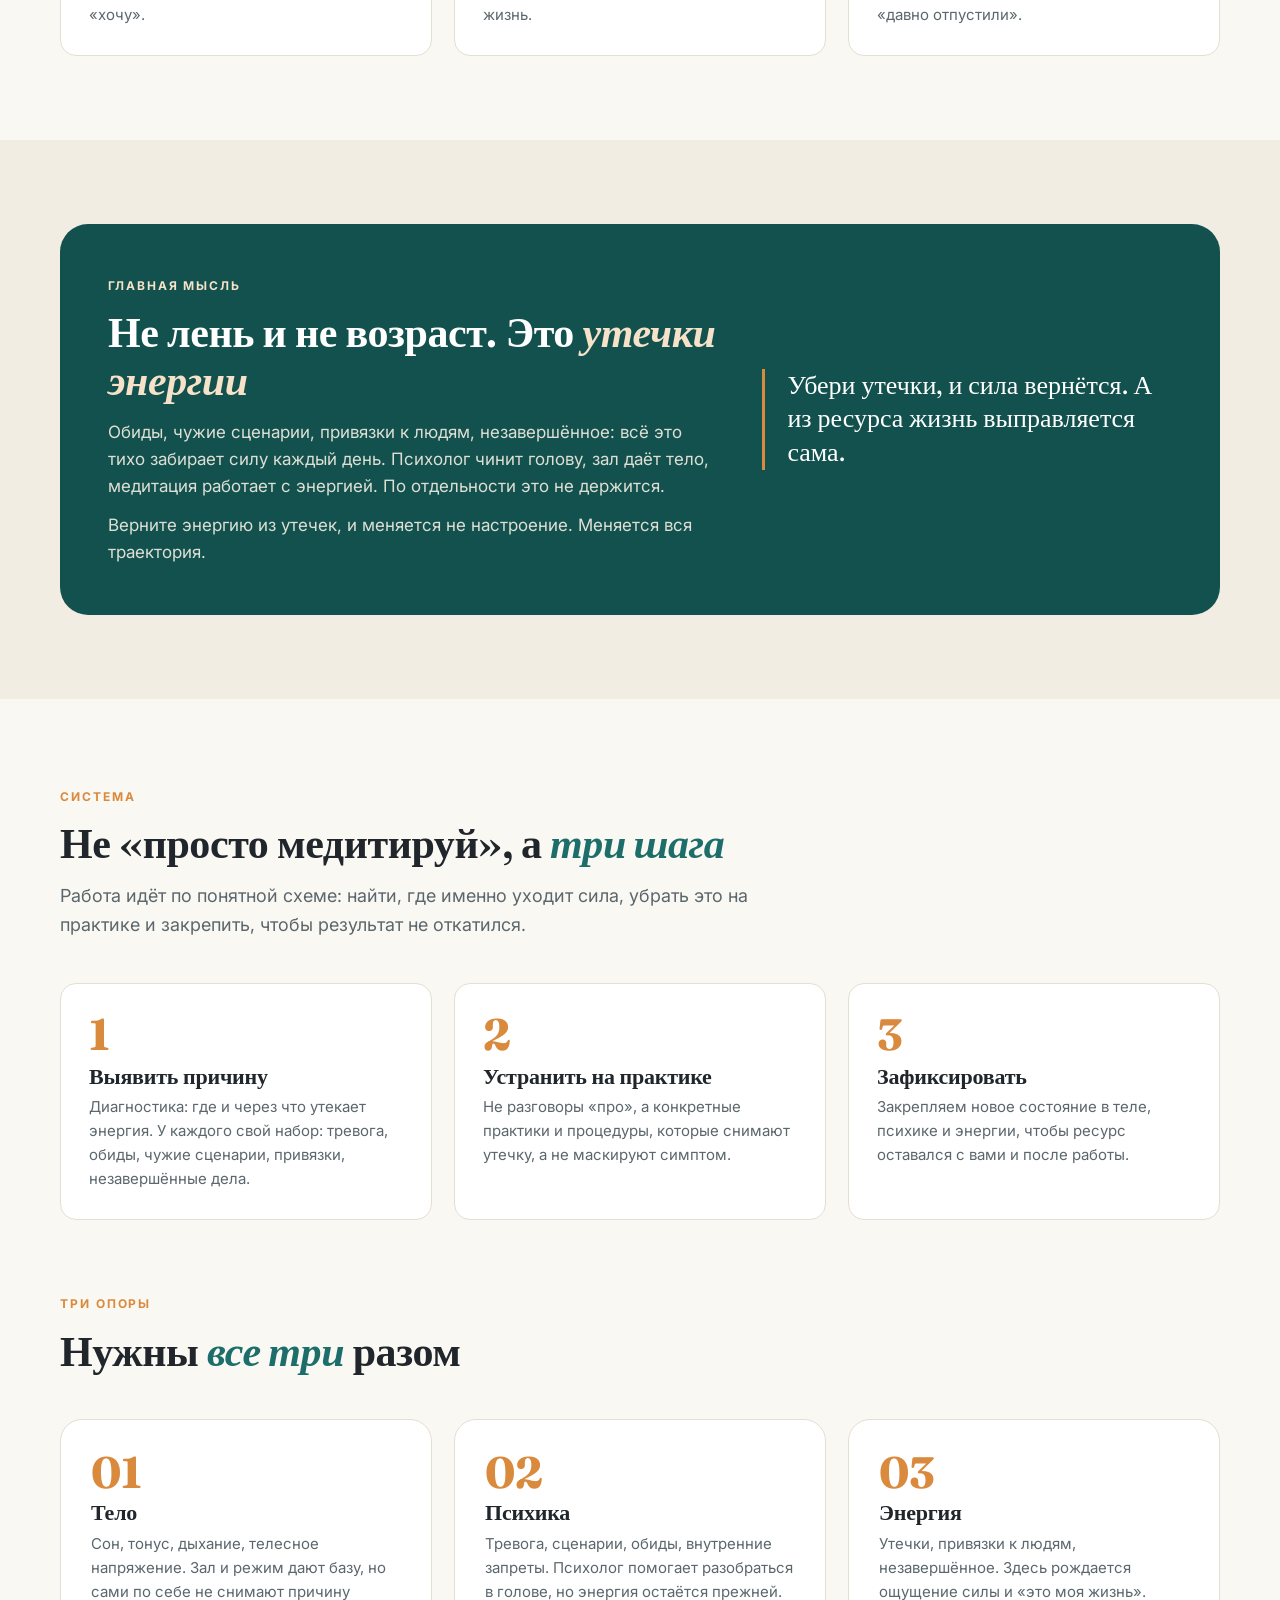
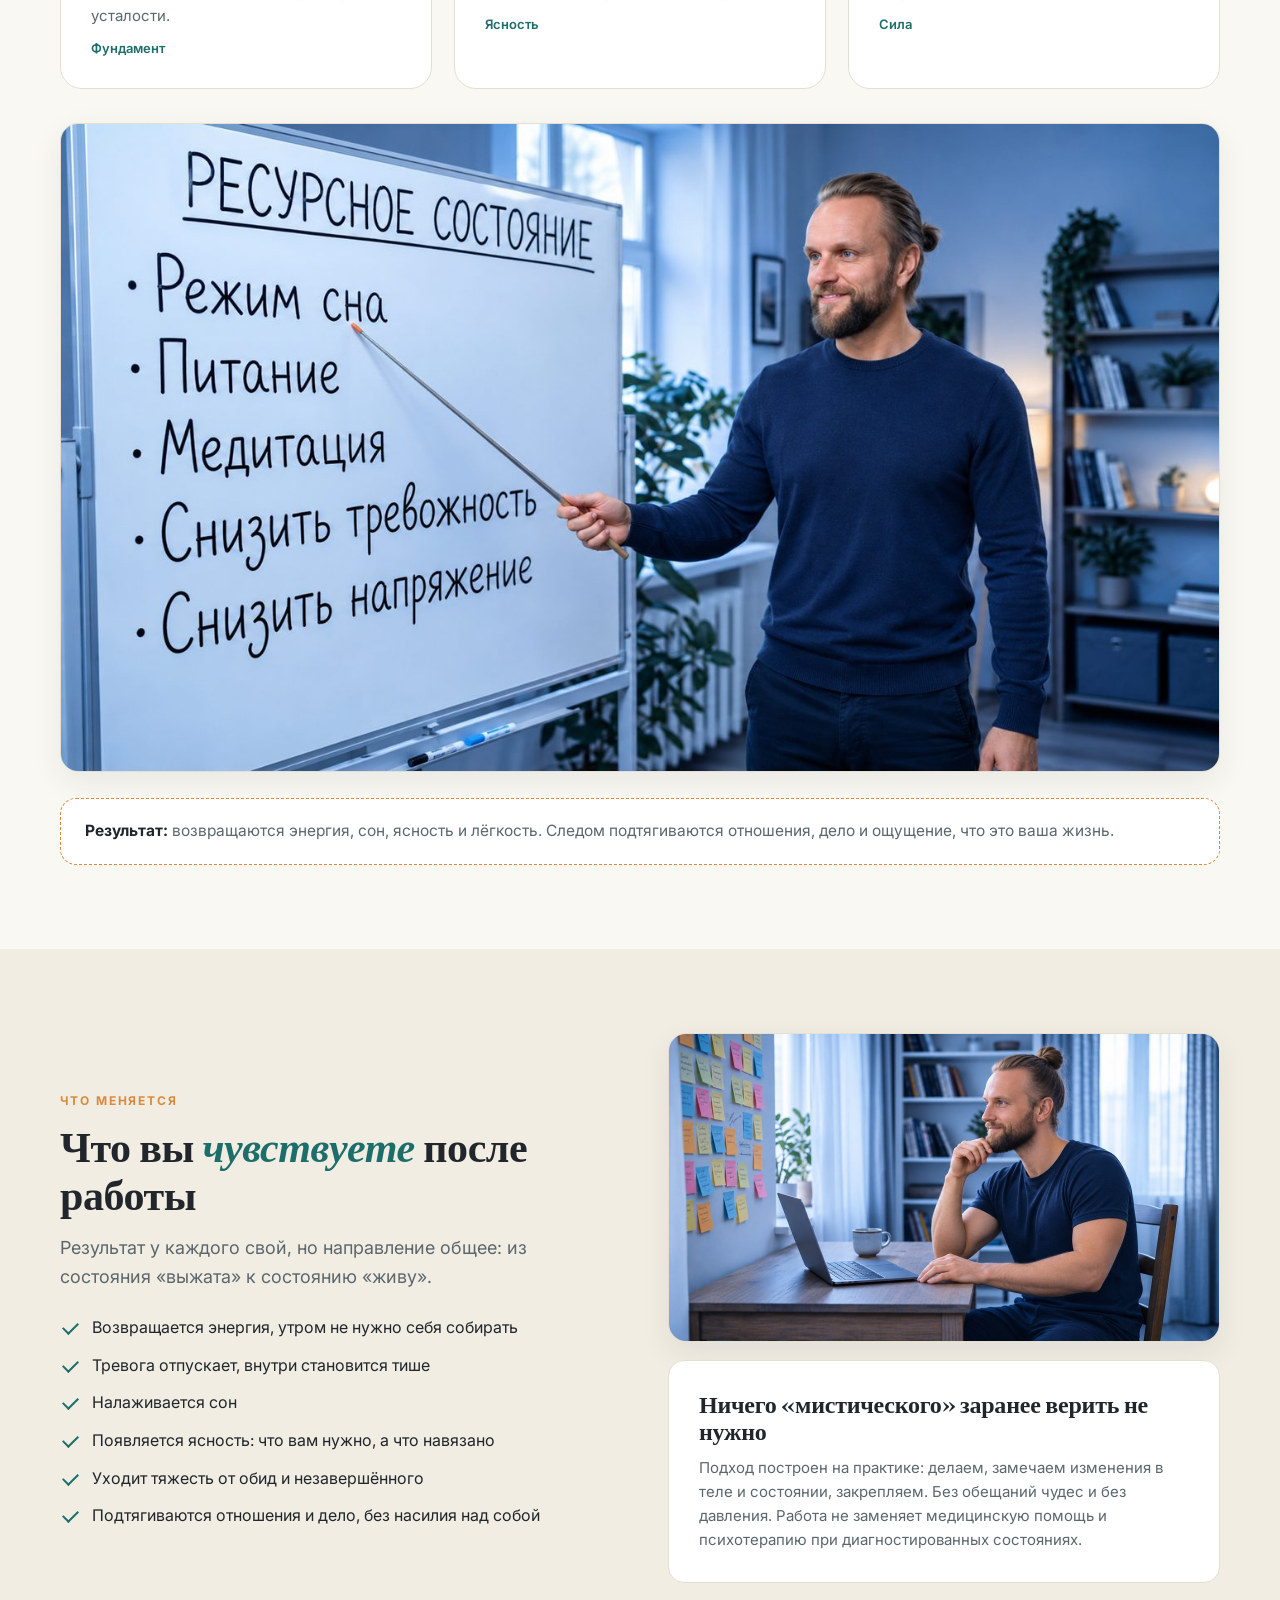
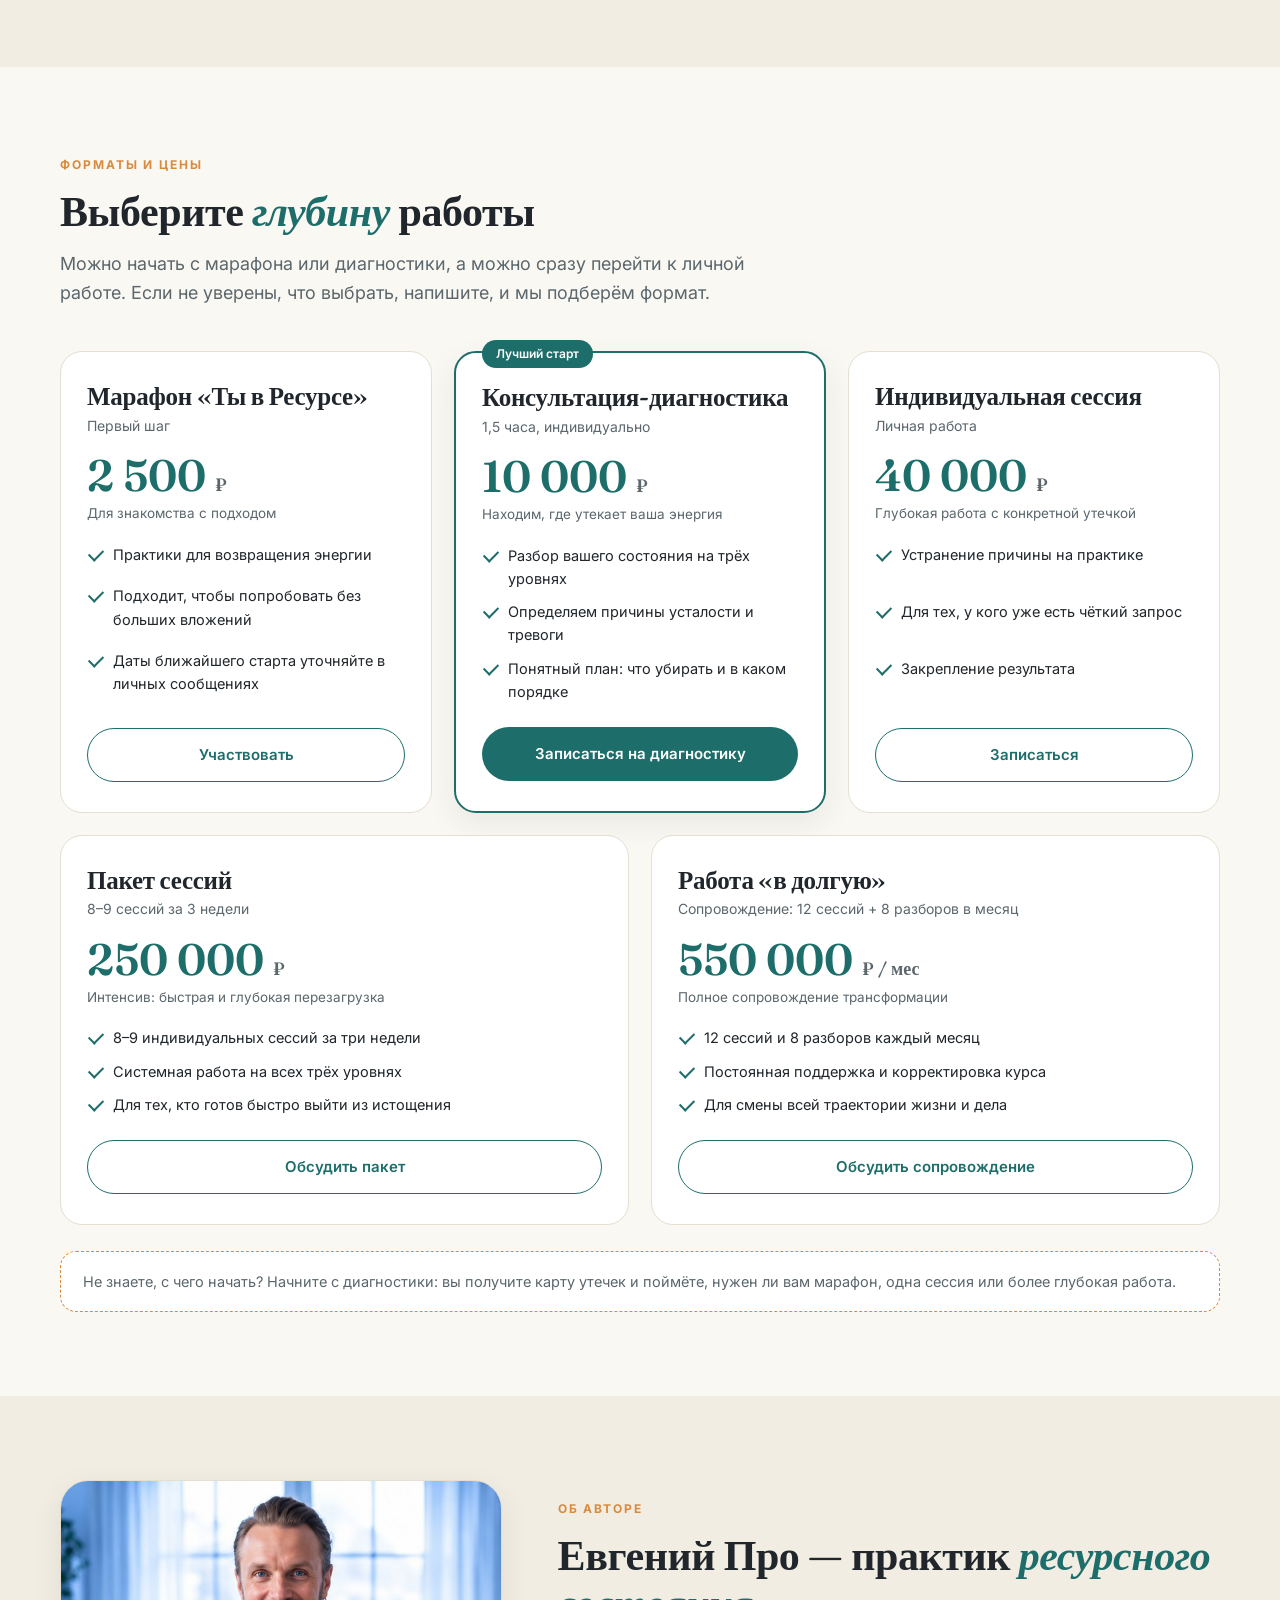
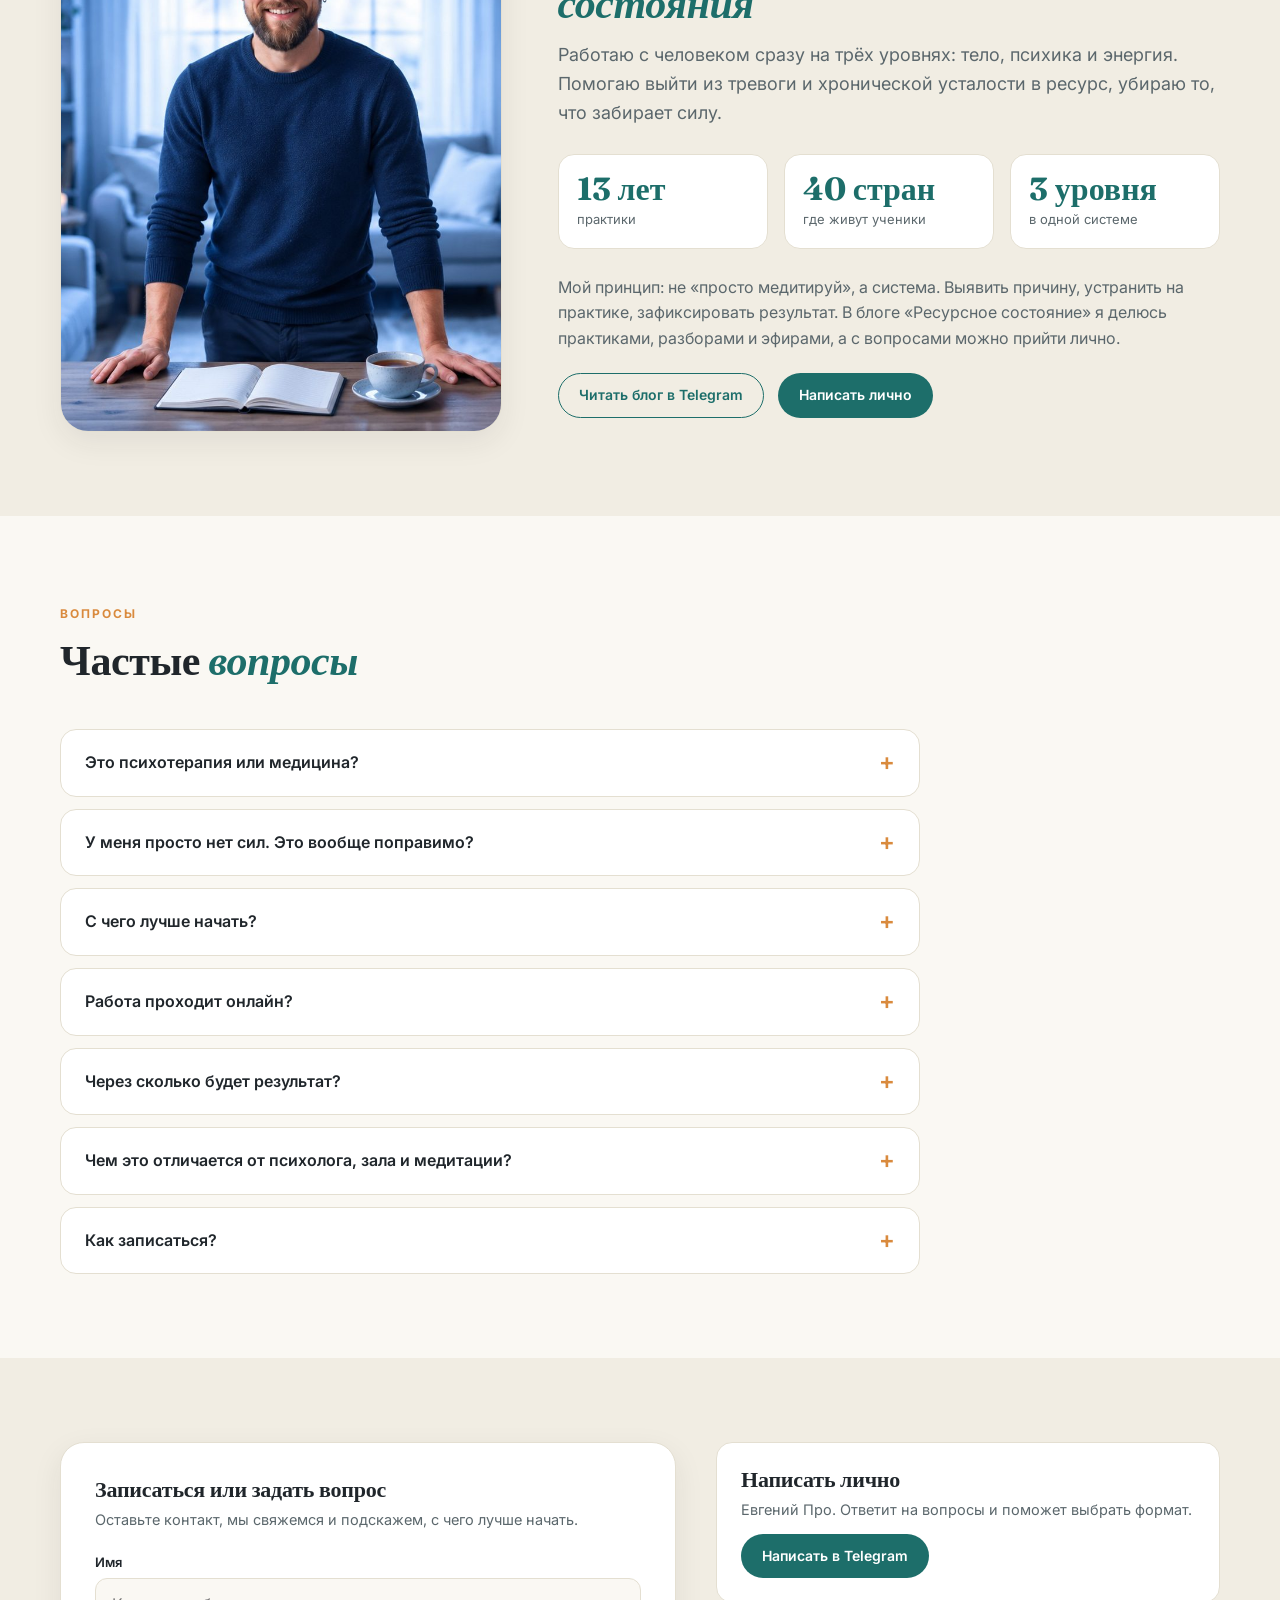
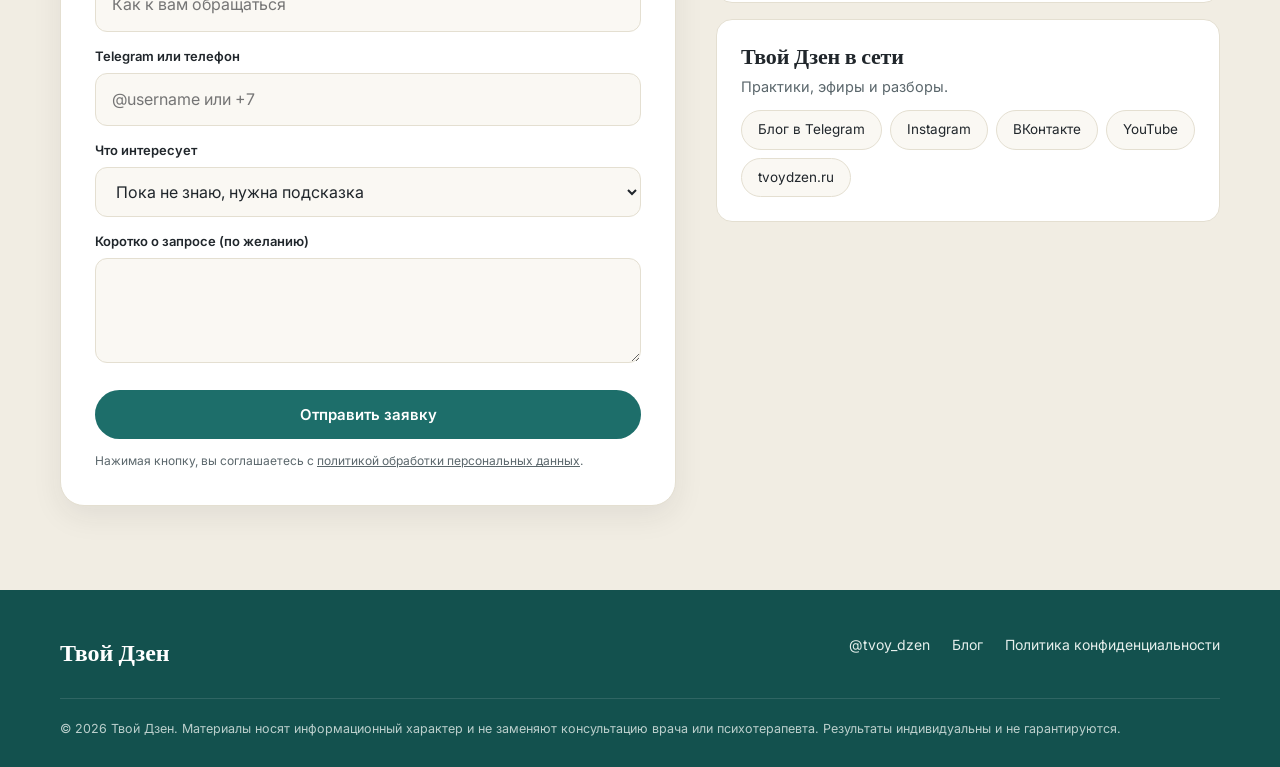
==== commit 8566c49b: "Фото автора в hero, системе, блоке изменений и об авторе" ====
--- a/index.html
+++ b/index.html
@@ -50,6 +50,7 @@
       </div>
     </div>
     <div class="hero__card">
+      <img class="photo photo--card" src="img/hero.jpg" alt="Евгений Про приветствует за столом" width="1000" height="745">
       <h3>Три опоры одновременно</h3>
       <p class="s">Если держится только одна, ресурс снова утекает. Работа идёт на всех уровнях сразу.</p>
       <div class="meter">
@@ -116,6 +117,7 @@
       <div class="pillar"><b>02</b><h3>Психика</h3><p>Тревога, сценарии, обиды, внутренние запреты. Психолог помогает разобраться в голове, но энергия остаётся прежней.</p><div class="by">Ясность</div></div>
       <div class="pillar"><b>03</b><h3>Энергия</h3><p>Утечки, привязки к людям, незавершённое. Здесь рождается ощущение силы и «это моя жизнь».</p><div class="by">Сила</div></div>
     </div>
+    <img class="photo photo--wide" src="img/board.jpg" alt="Евгений у доски: режим сна, питание, медитация, снижение тревожности и напряжения" width="1400" height="800" loading="lazy">
     <div class="tw"><b>Результат:</b> возвращаются энергия, сон, ясность и лёгкость. Следом подтягиваются отношения, дело и ощущение, что это ваша жизнь.</div>
   </div>
 </section>
@@ -135,9 +137,12 @@
         <li>Подтягиваются отношения и дело, без насилия над собой</li>
       </ul>
     </div>
-    <div class="adv" style="padding:36px">
-      <h3 style="font-size:26px;margin-bottom:10px">Ничего «мистического» заранее верить не нужно</h3>
-      <p>Подход построен на практике: делаем, замечаем изменения в теле и состоянии, закрепляем. Без обещаний чудес и без давления. Работа не заменяет медицинскую помощь и психотерапию при диагностированных состояниях.</p>
+    <div>
+      <img class="photo photo--wide" style="margin:0 0 18px" src="img/desk.jpg" alt="Евгений за рабочим столом" width="1100" height="700" loading="lazy">
+      <div class="adv" style="padding:30px">
+        <h3 style="font-size:24px;margin-bottom:10px">Ничего «мистического» заранее верить не нужно</h3>
+        <p>Подход построен на практике: делаем, замечаем изменения в теле и состоянии, закрепляем. Без обещаний чудес и без давления. Работа не заменяет медицинскую помощь и психотерапию при диагностированных состояниях.</p>
+      </div>
     </div>
   </div>
 </section>
@@ -220,9 +225,7 @@
 
 <section id="about" class="alt">
   <div class="container about">
-    <div class="about__emb">
-      <svg viewBox="0 0 200 200" fill="none" stroke-linecap="round"><circle cx="100" cy="100" r="78" stroke="#1d6e6a" stroke-width="2.5"/><circle cx="100" cy="100" r="54" stroke="#d98a3d" stroke-width="2" stroke-dasharray="3 8"/><path d="M100 22a78 78 0 0 1 0 156 39 39 0 0 1 0-78 39 39 0 0 0 0-78z" fill="#d98a3d" opacity=".85"/><circle cx="100" cy="61" r="10" fill="#fff"/><circle cx="100" cy="139" r="10" fill="#1d6e6a"/></svg>
-    </div>
+    <img class="about__img" src="img/about.jpg" alt="Евгений Про, практик ресурсного состояния" width="820" height="937" loading="lazy">
     <div>
       <span class="eyebrow">Об авторе</span>
       <h2>Евгений Про — практик <em>ресурсного состояния</em></h2>
--- a/styles.css
+++ b/styles.css
@@ -116,8 +116,10 @@
 .note{margin-top:26px;padding:18px 22px;background:var(--card);border:1px dashed var(--sun);border-radius:var(--r);font-size:14.5px;color:var(--muted)}
 
 .about{display:grid;grid-template-columns:.8fr 1.2fr;gap:56px;align-items:center}
-.about__emb{aspect-ratio:1;border-radius:28px;background:radial-gradient(circle at 30% 25%,var(--sun-l),transparent 55%),linear-gradient(145deg,#e7f0ee,#f6ead7);border:1px solid var(--line);display:grid;place-items:center}
-.about__emb svg{width:62%}
+.photo{width:100%;height:auto;border-radius:18px;object-fit:cover}
+.photo--card{aspect-ratio:16/10;margin-bottom:20px}
+.photo--wide{margin-top:34px;border:1px solid var(--line);box-shadow:var(--sh)}
+.about__img{width:100%;height:auto;aspect-ratio:4/5;object-fit:cover;object-position:center top;border-radius:28px;border:1px solid var(--line);box-shadow:var(--sh)}
 .stats{display:grid;grid-template-columns:repeat(3,1fr);gap:16px;margin:26px 0}
 .stats div{background:var(--card);border:1px solid var(--line);border-radius:var(--r);padding:16px 18px}
 .stats b{display:block;font-family:var(--ff-h);font-size:32px;color:var(--acc);line-height:1.1}
@@ -182,7 +184,7 @@
   .grid--3,.grid--2,.pillars,.tariffs,.tariffs--row2{grid-template-columns:1fr}
   .grid--4{grid-template-columns:repeat(2,1fr)}
   .idea{padding:32px}
-  .about__emb{max-width:320px}
+  .about__img{max-width:420px}
 }
 @media (max-width:560px){
   .grid--4{grid-template-columns:1fr}
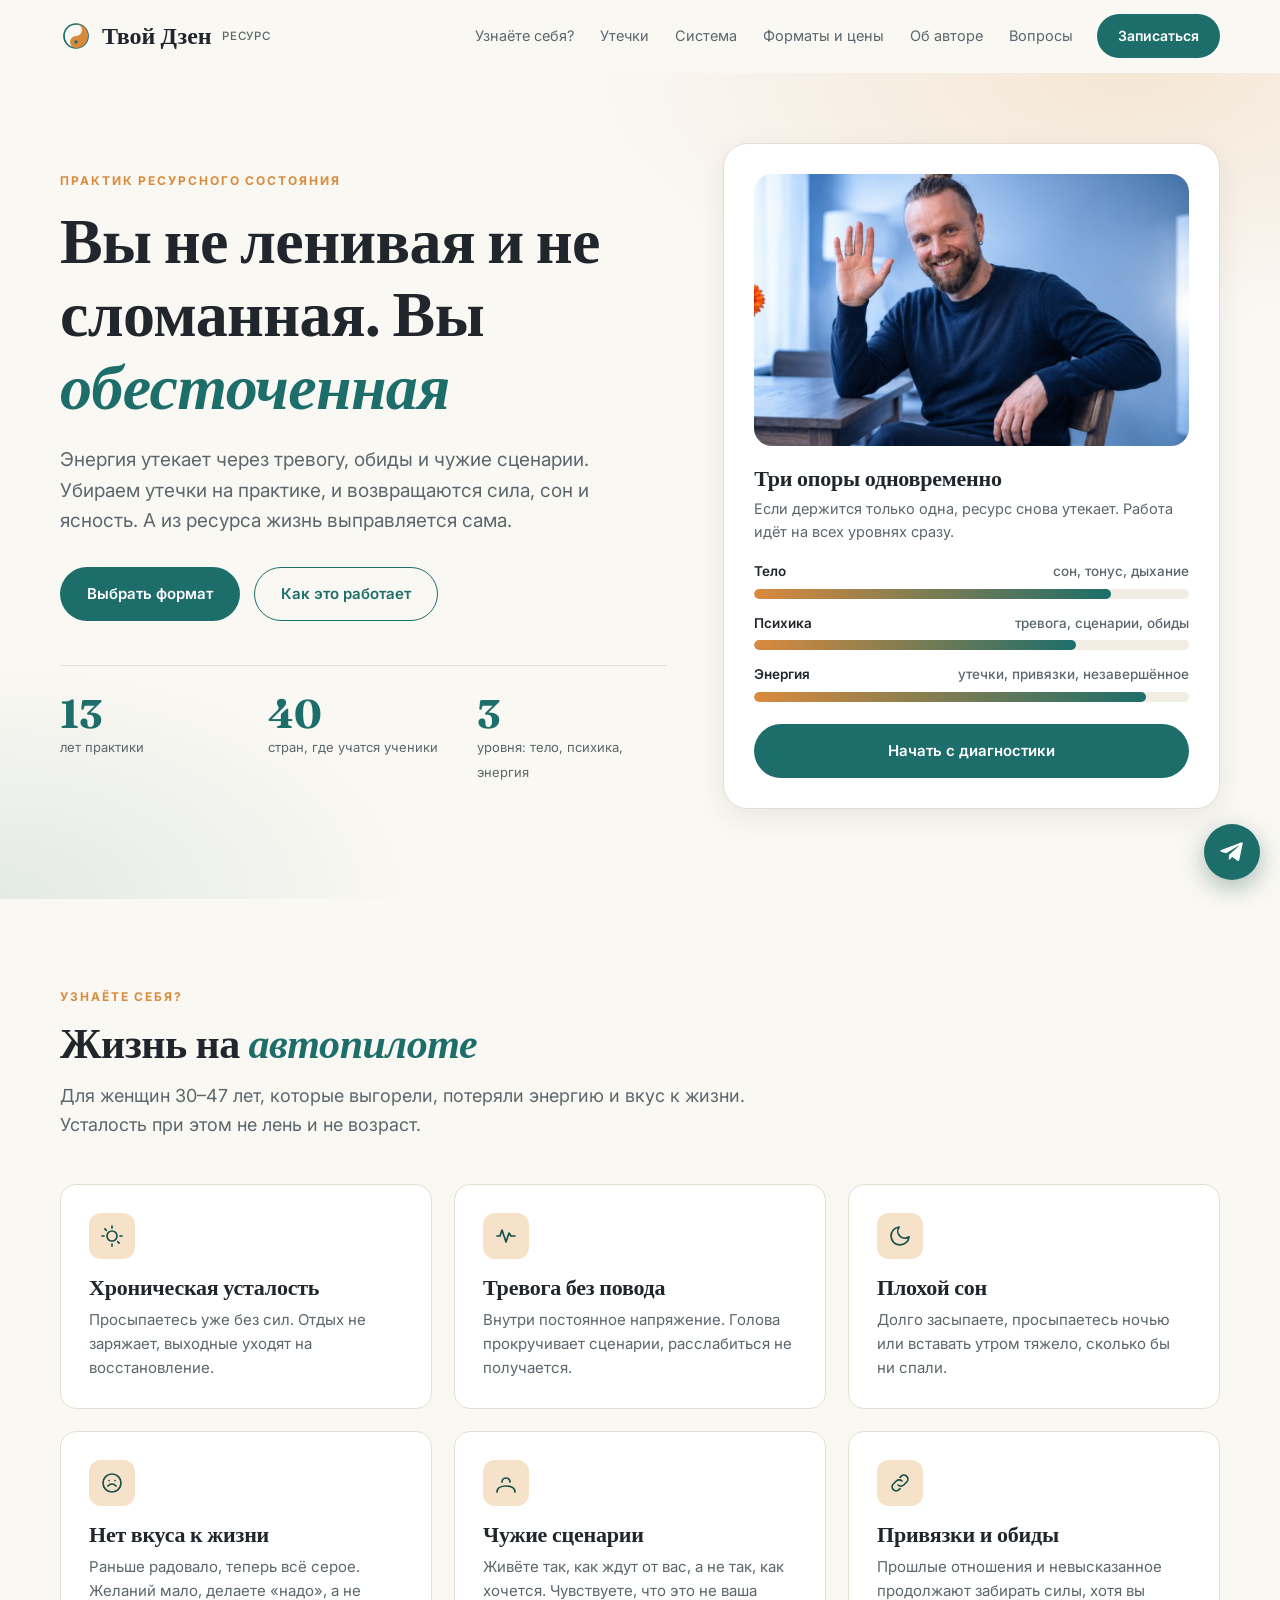
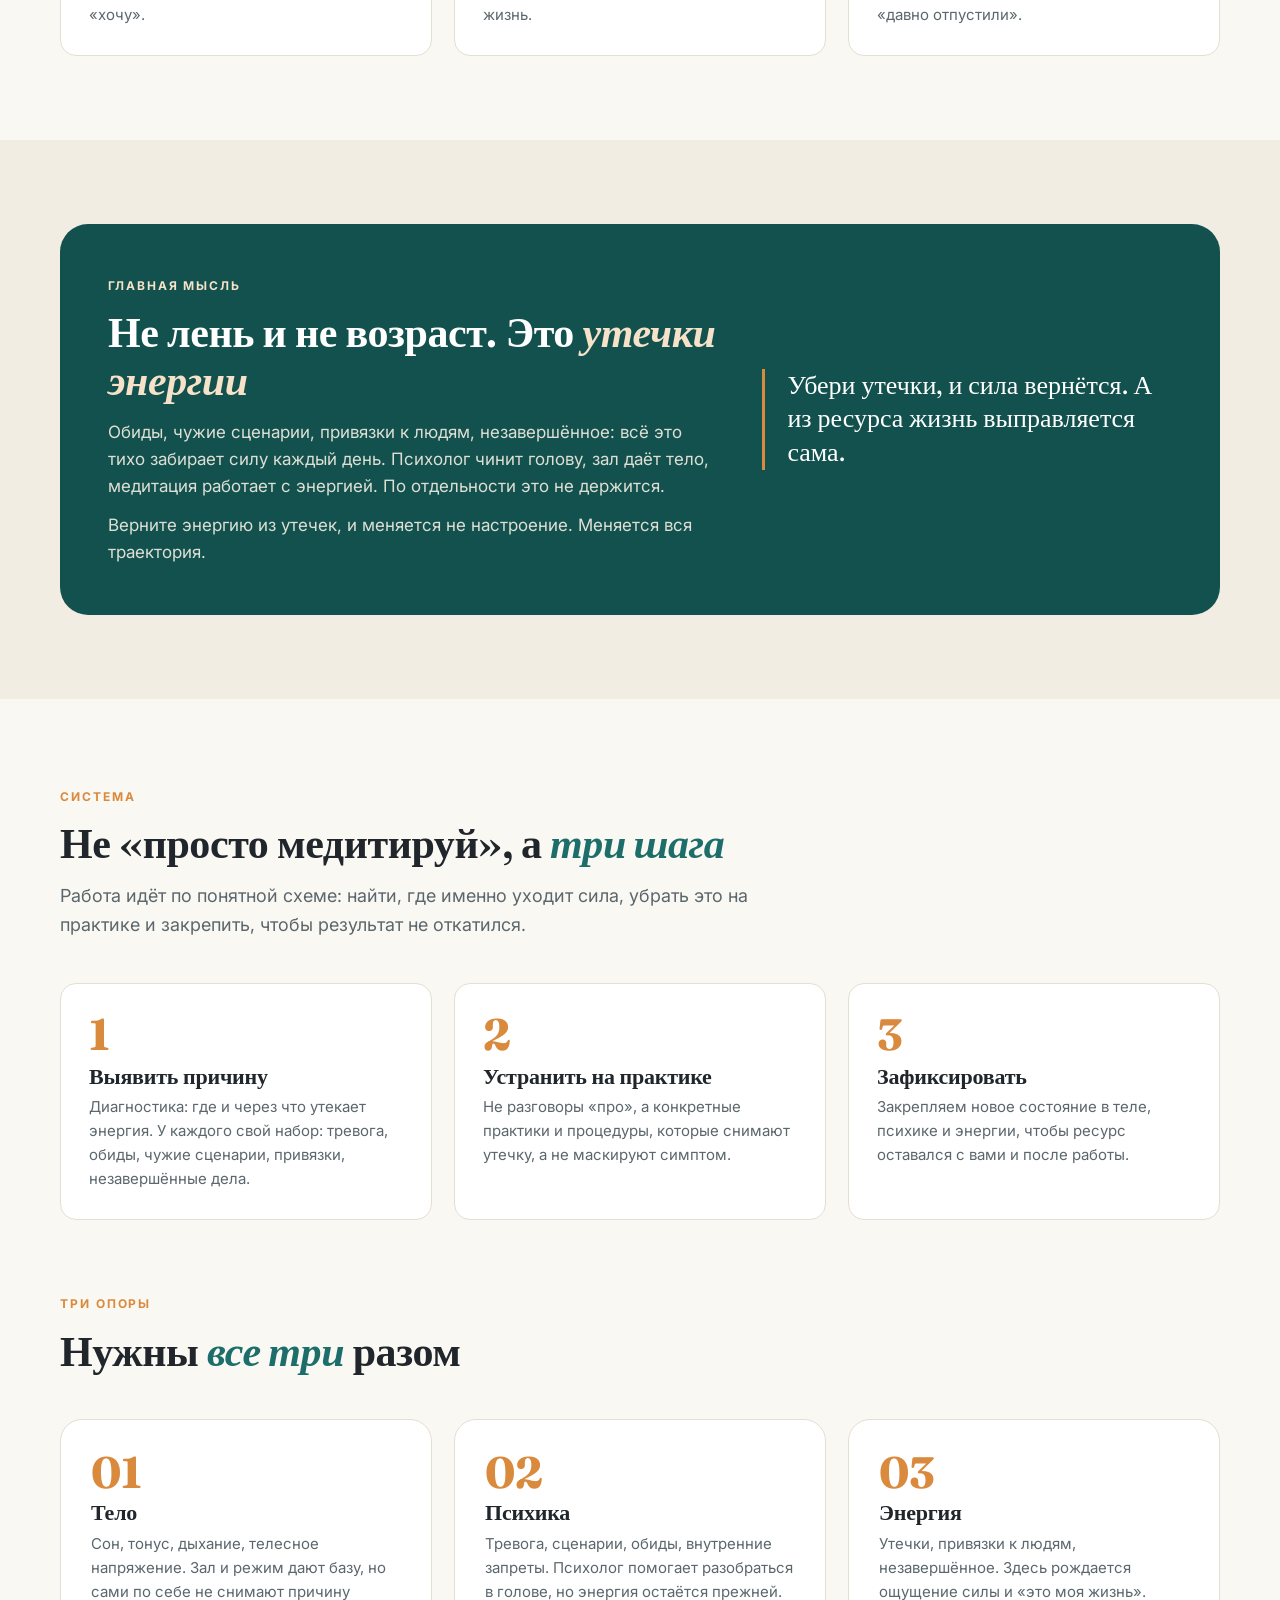
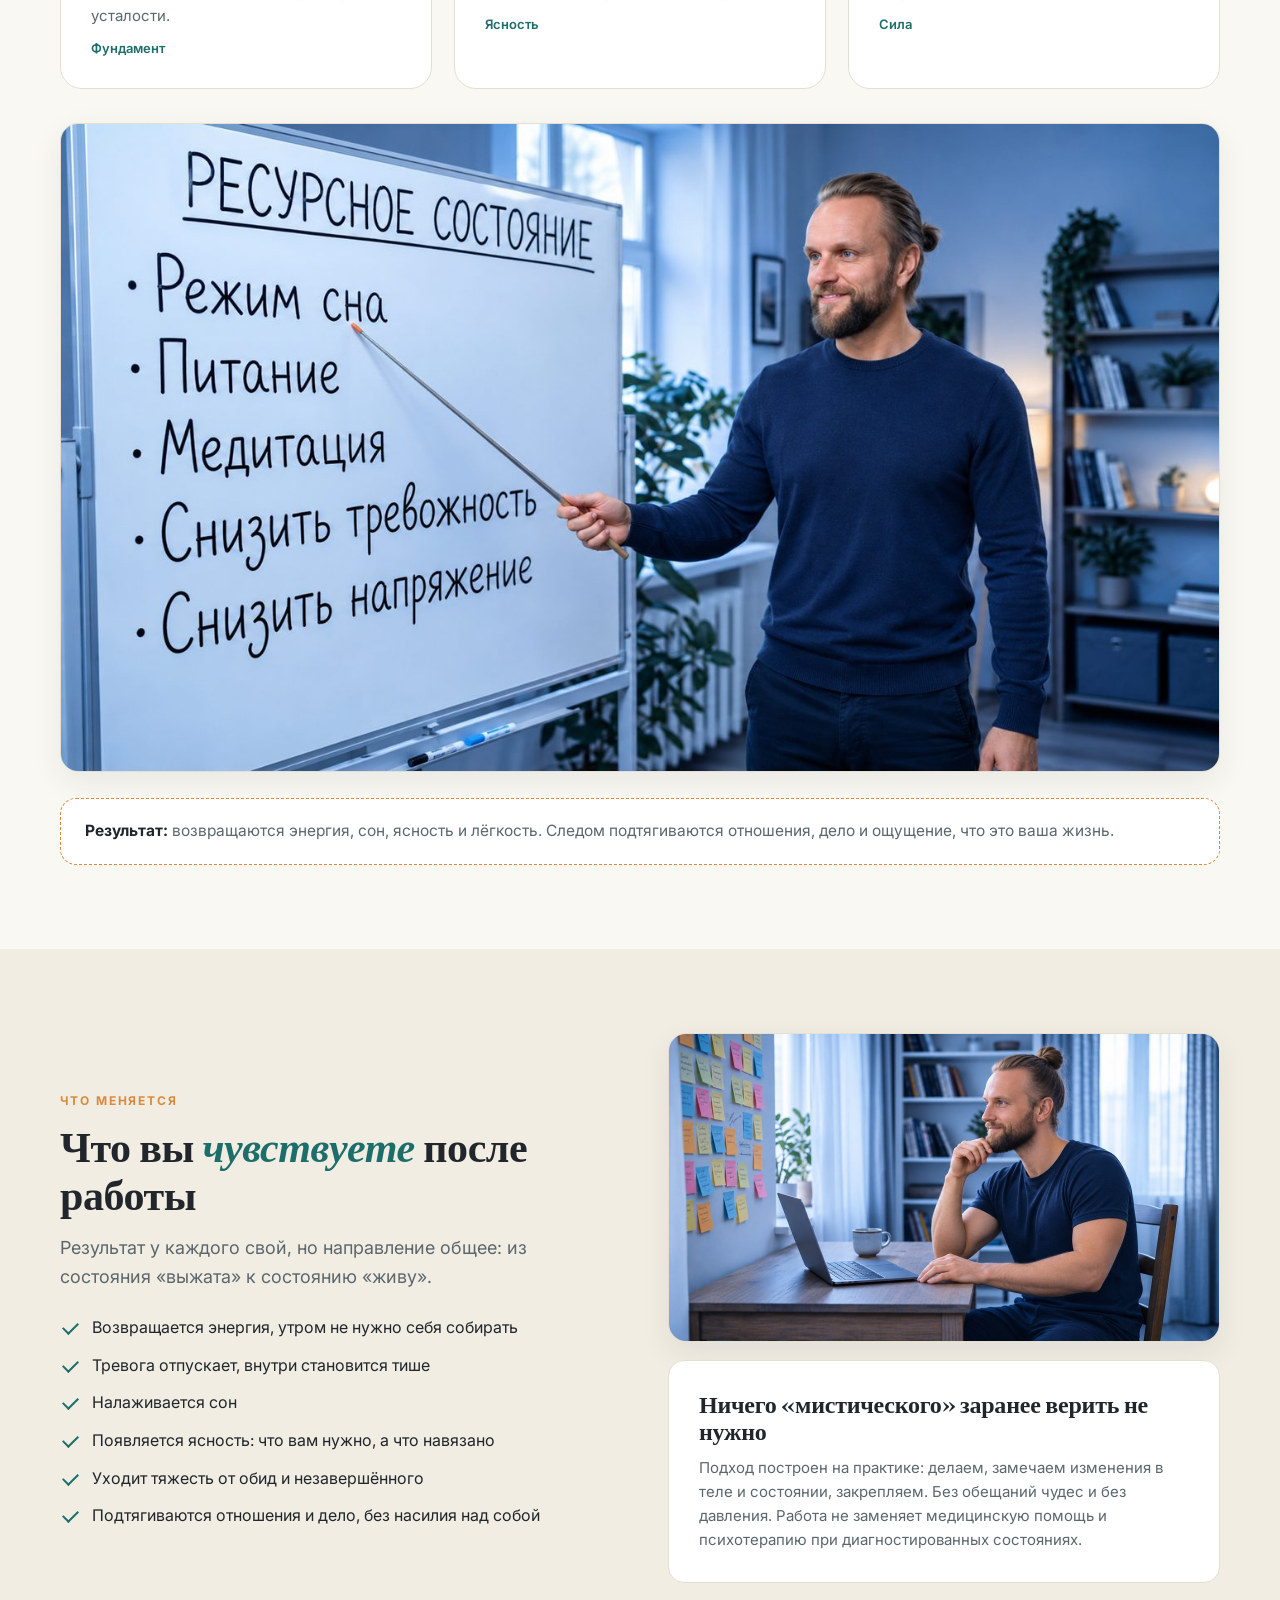
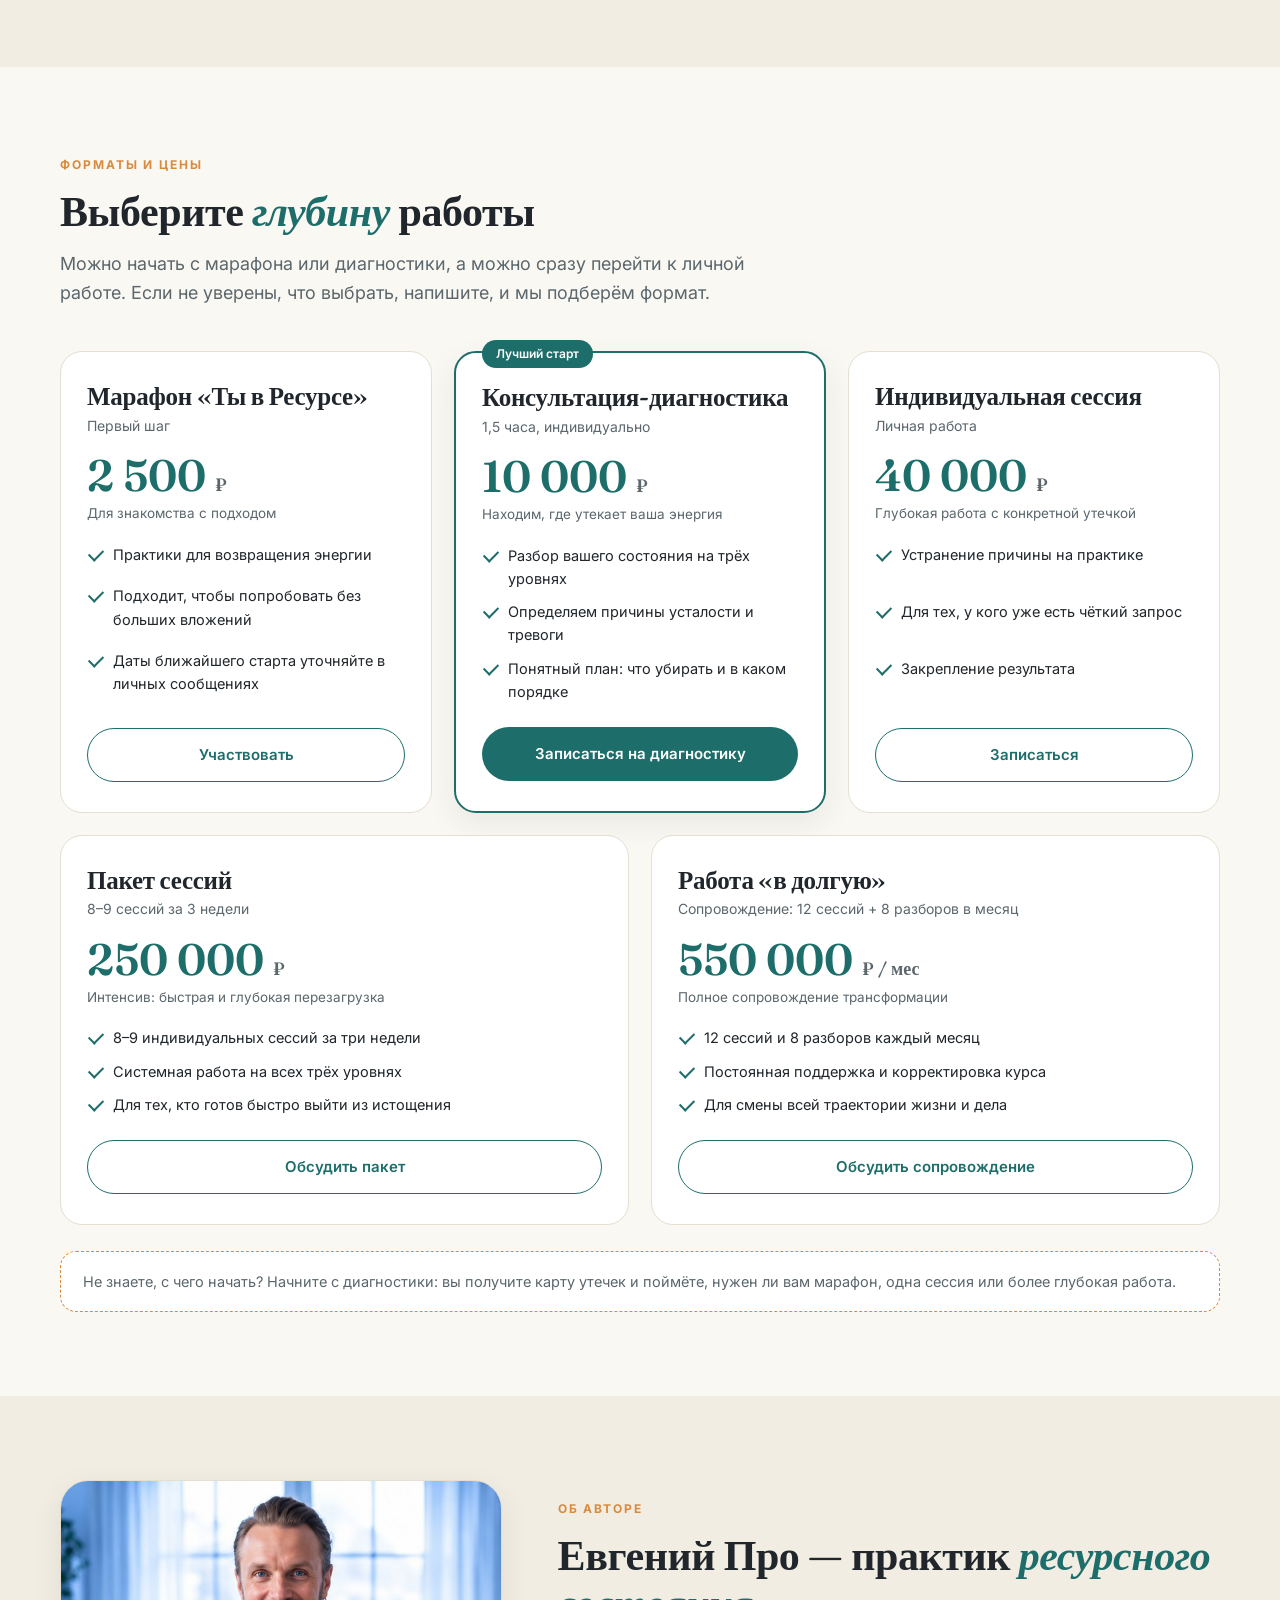
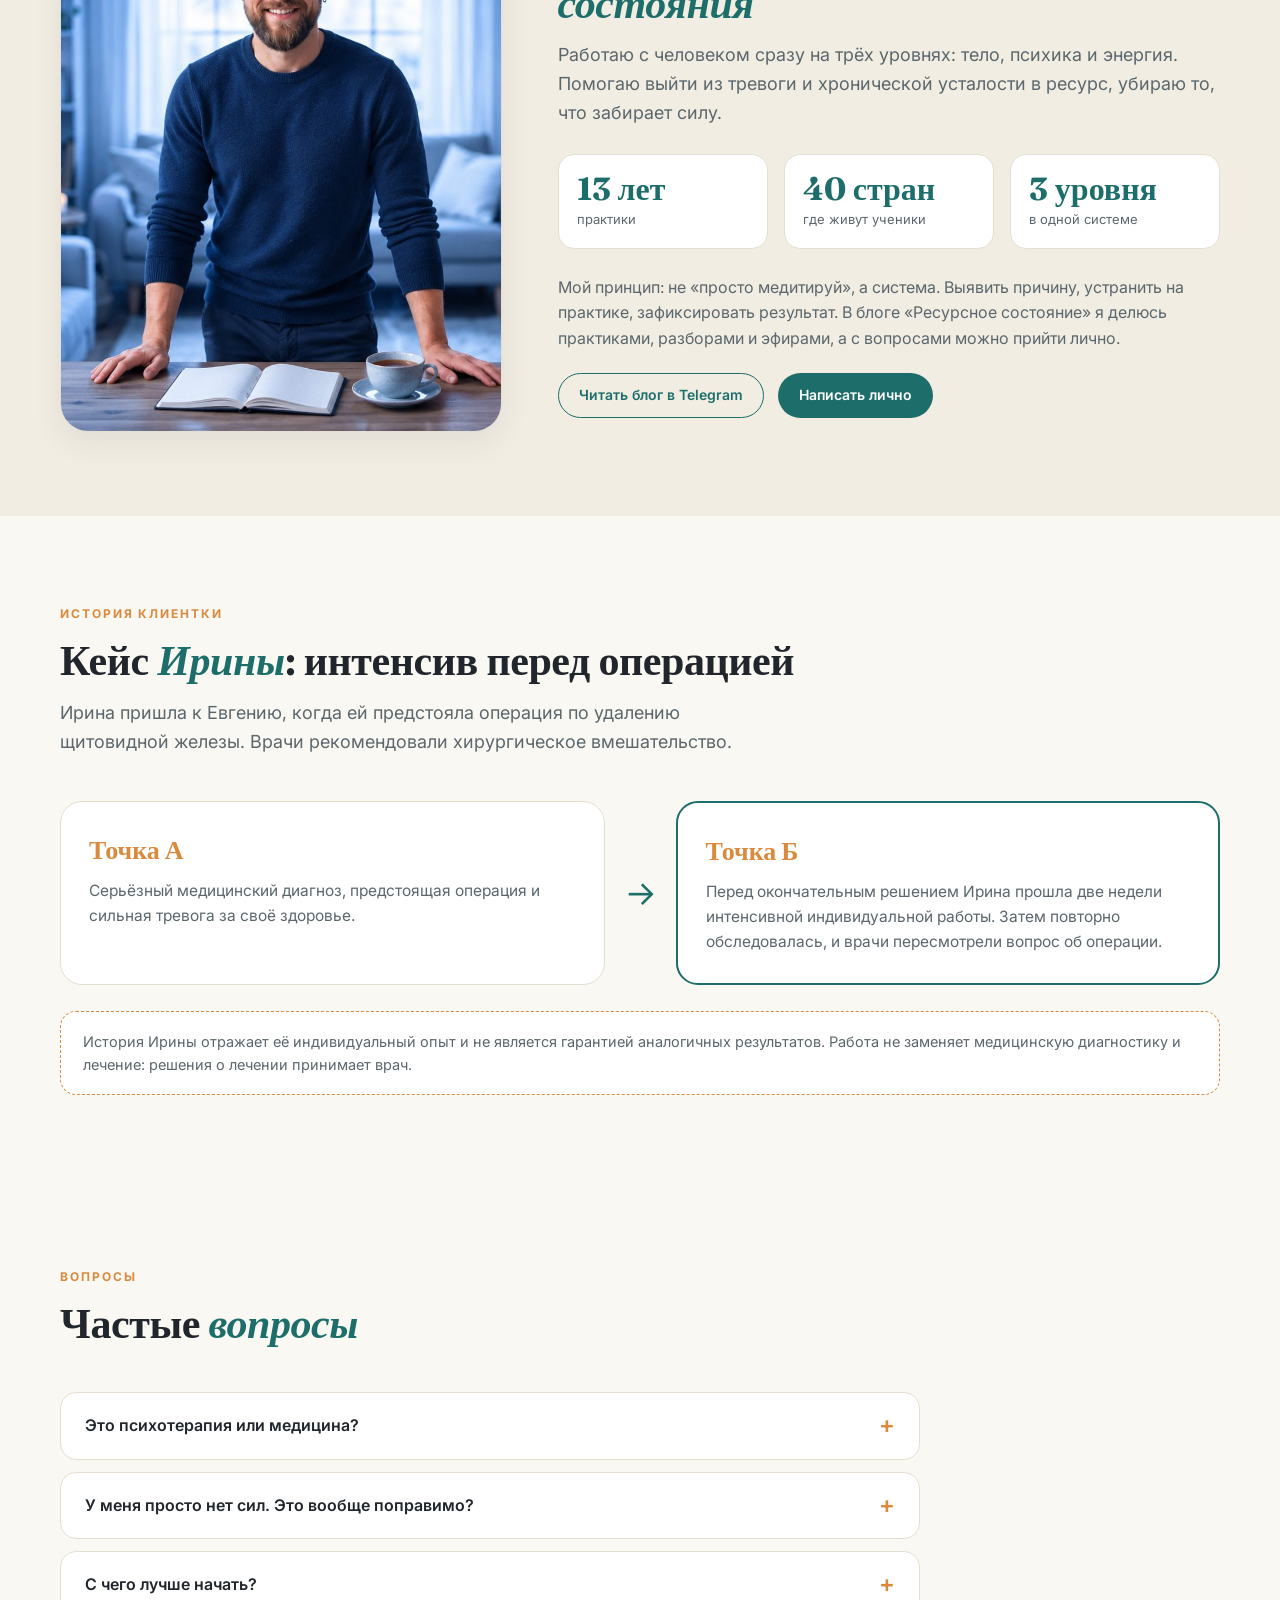
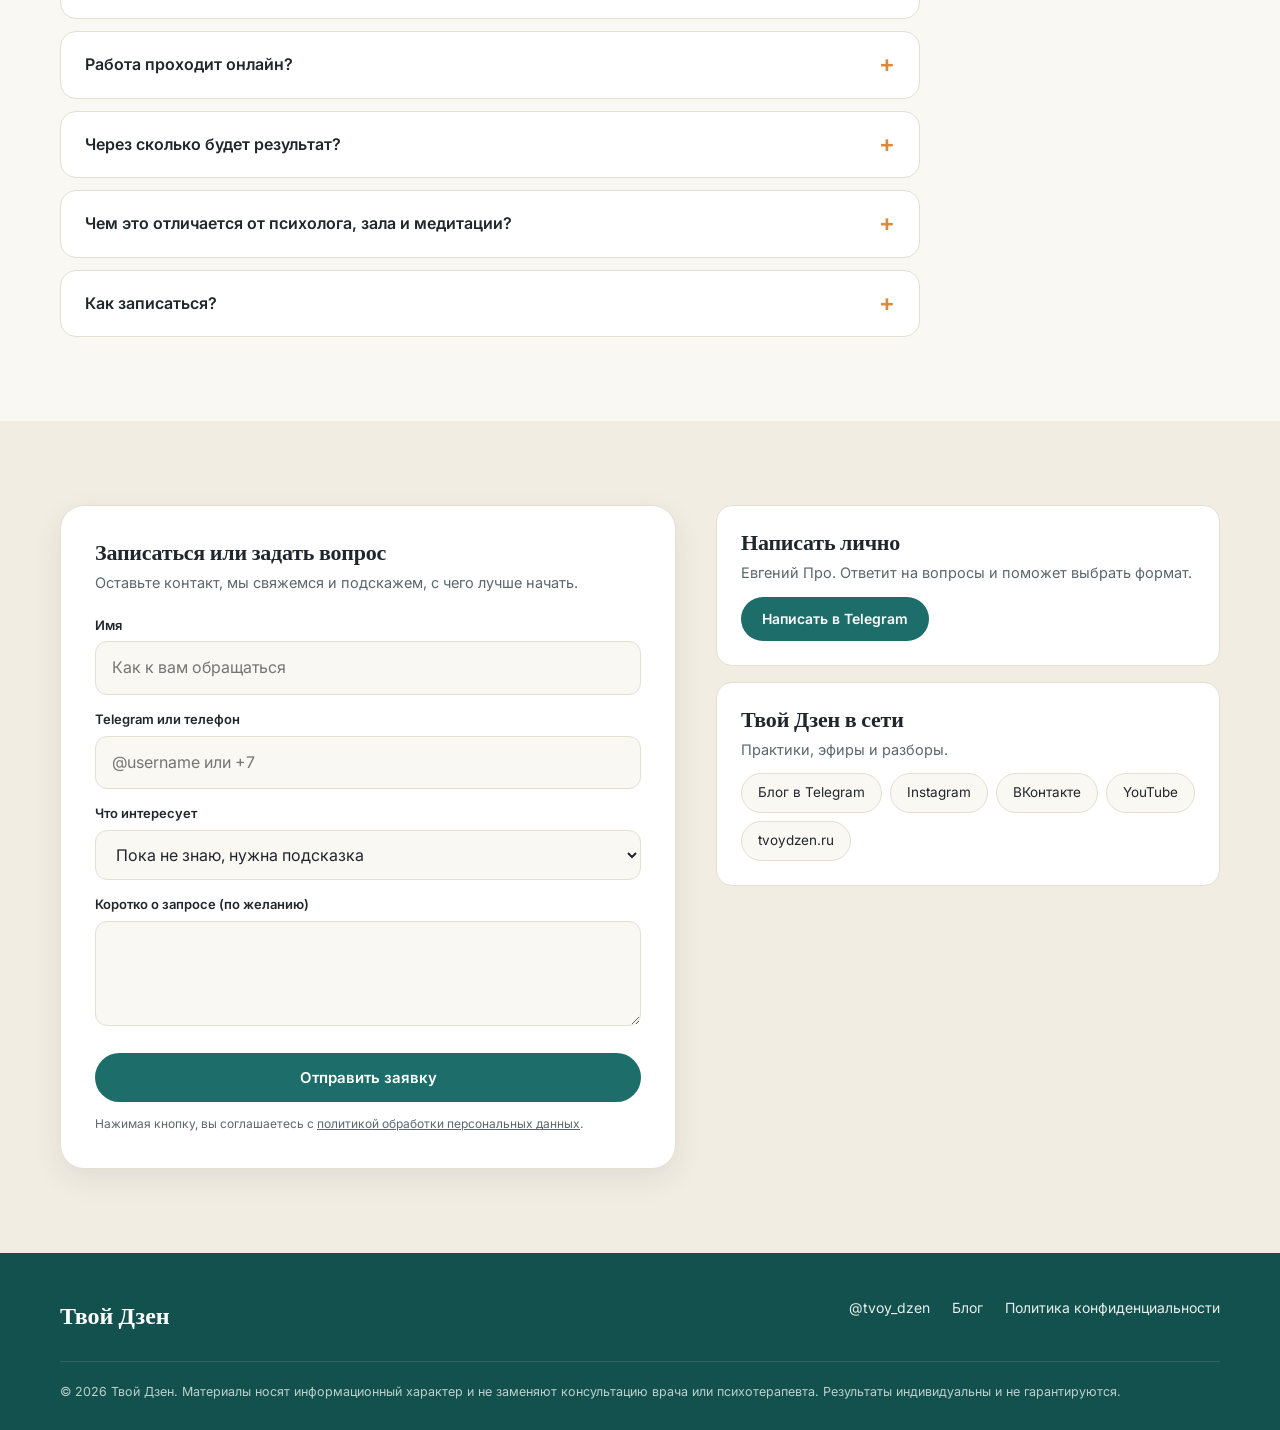
==== commit 8b953e55: "Кейс Ирины с оговоркой" ====
--- a/index.html
+++ b/index.html
@@ -244,6 +244,28 @@
   </div>
 </section>
 
+<section id="case">
+  <div class="container">
+    <div class="section-head">
+      <span class="eyebrow">История клиентки</span>
+      <h2>Кейс <em>Ирины</em>: интенсив перед операцией</h2>
+      <p class="lead">Ирина пришла к Евгению, когда ей предстояла операция по удалению щитовидной железы. Врачи рекомендовали хирургическое вмешательство.</p>
+    </div>
+    <div class="case">
+      <div class="case__pt">
+        <b>Точка А</b>
+        <p>Серьёзный медицинский диагноз, предстоящая операция и сильная тревога за своё здоровье.</p>
+      </div>
+      <div class="case__arrow" aria-hidden="true">&rarr;</div>
+      <div class="case__pt case__pt--b">
+        <b>Точка Б</b>
+        <p>Перед окончательным решением Ирина прошла две недели интенсивной индивидуальной работы. Затем повторно обследовалась, и врачи пересмотрели вопрос об операции.</p>
+      </div>
+    </div>
+    <div class="note">История Ирины отражает её индивидуальный опыт и не является гарантией аналогичных результатов. Работа не заменяет медицинскую диагностику и лечение: решения о лечении принимает врач.</div>
+  </div>
+</section>
+
 <section id="faq">
   <div class="container">
     <div class="section-head">
--- a/styles.css
+++ b/styles.css
@@ -120,6 +120,12 @@
 .photo--card{aspect-ratio:16/10;margin-bottom:20px}
 .photo--wide{margin-top:34px;border:1px solid var(--line);box-shadow:var(--sh)}
 .about__img{width:100%;height:auto;aspect-ratio:4/5;object-fit:cover;object-position:center top;border-radius:28px;border:1px solid var(--line);box-shadow:var(--sh)}
+.case{display:grid;grid-template-columns:1fr auto 1fr;gap:20px;align-items:stretch}
+.case__pt{background:var(--card);border:1px solid var(--line);border-radius:22px;padding:28px}
+.case__pt--b{border:2px solid var(--acc)}
+.case__pt b{display:block;font-family:var(--ff-h);font-size:26px;color:var(--sun);margin-bottom:8px}
+.case__pt p{color:var(--muted);font-size:15.5px}
+.case__arrow{align-self:center;font-size:34px;color:var(--acc)}
 .stats{display:grid;grid-template-columns:repeat(3,1fr);gap:16px;margin:26px 0}
 .stats div{background:var(--card);border:1px solid var(--line);border-radius:var(--r);padding:16px 18px}
 .stats b{display:block;font-family:var(--ff-h);font-size:32px;color:var(--acc);line-height:1.1}
@@ -185,6 +191,8 @@
   .grid--4{grid-template-columns:repeat(2,1fr)}
   .idea{padding:32px}
   .about__img{max-width:420px}
+  .case{grid-template-columns:1fr}
+  .case__arrow{transform:rotate(90deg);justify-self:center}
 }
 @media (max-width:560px){
   .grid--4{grid-template-columns:1fr}
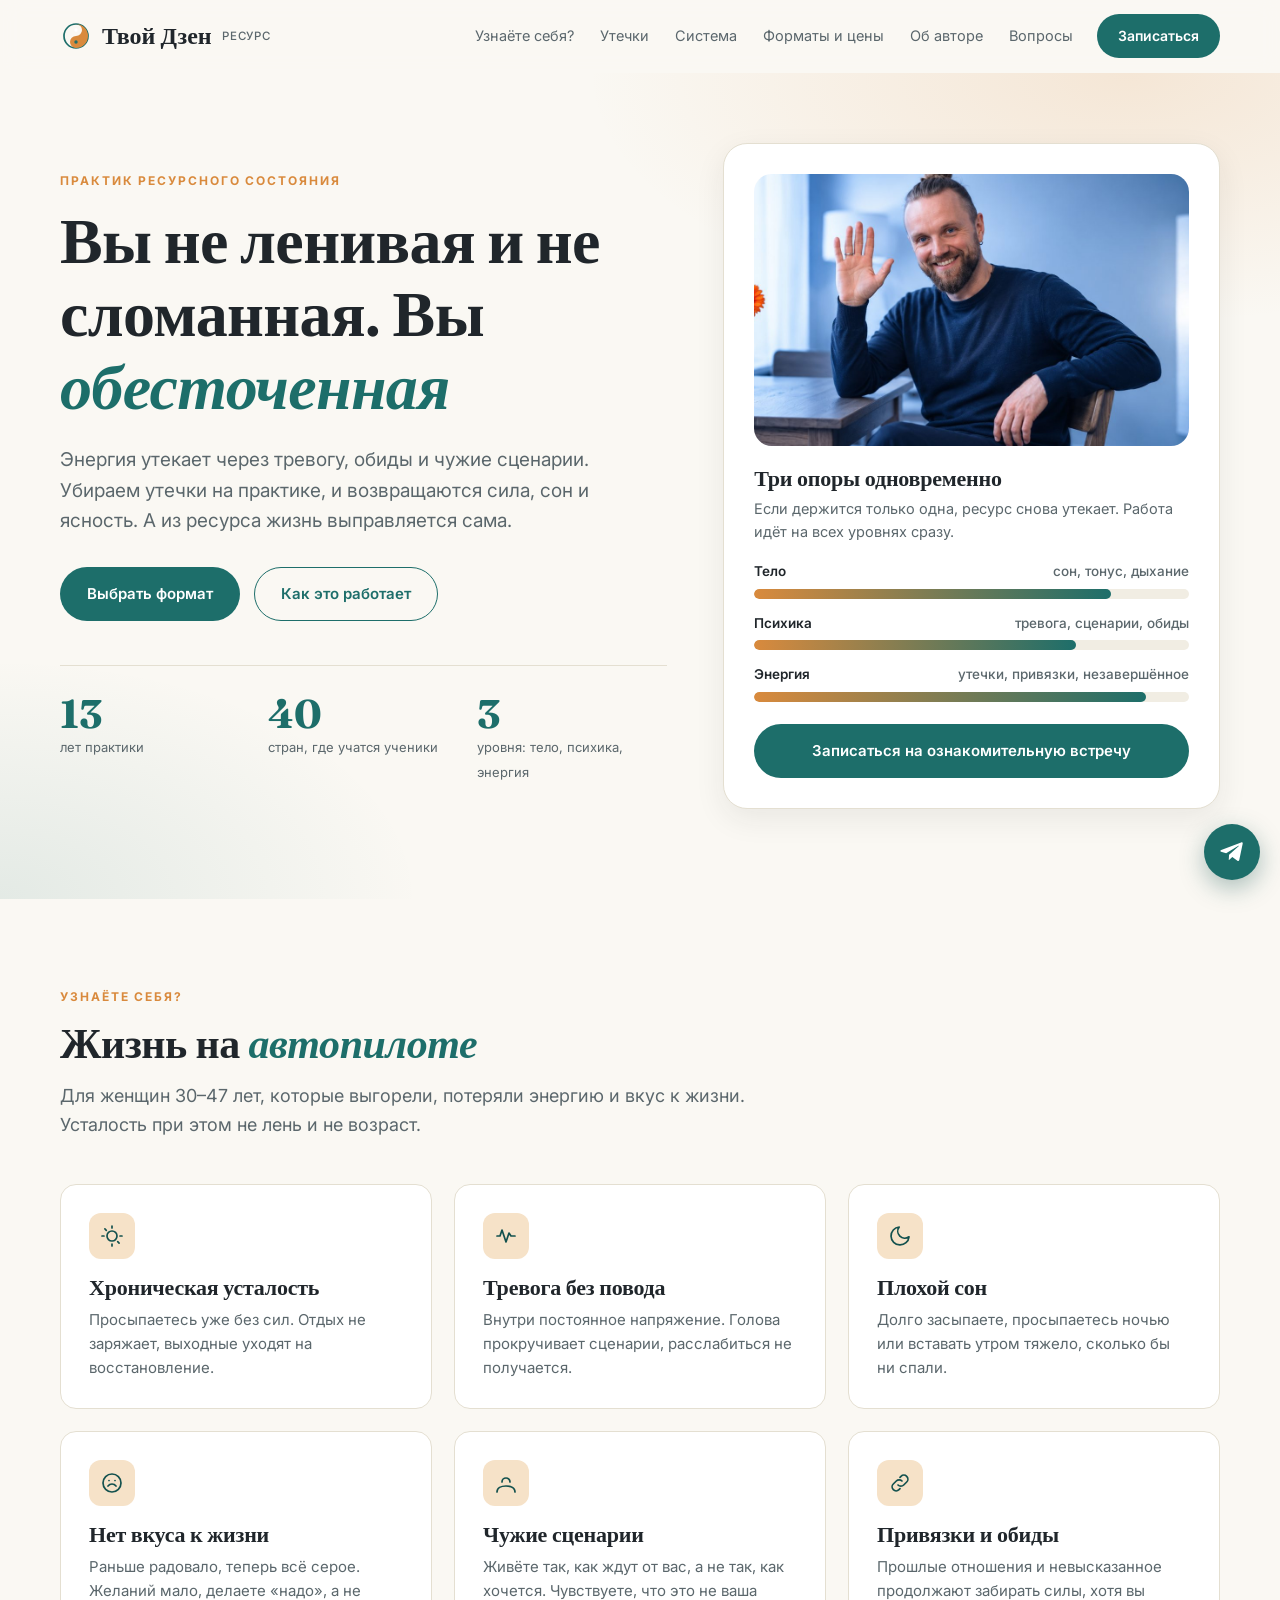
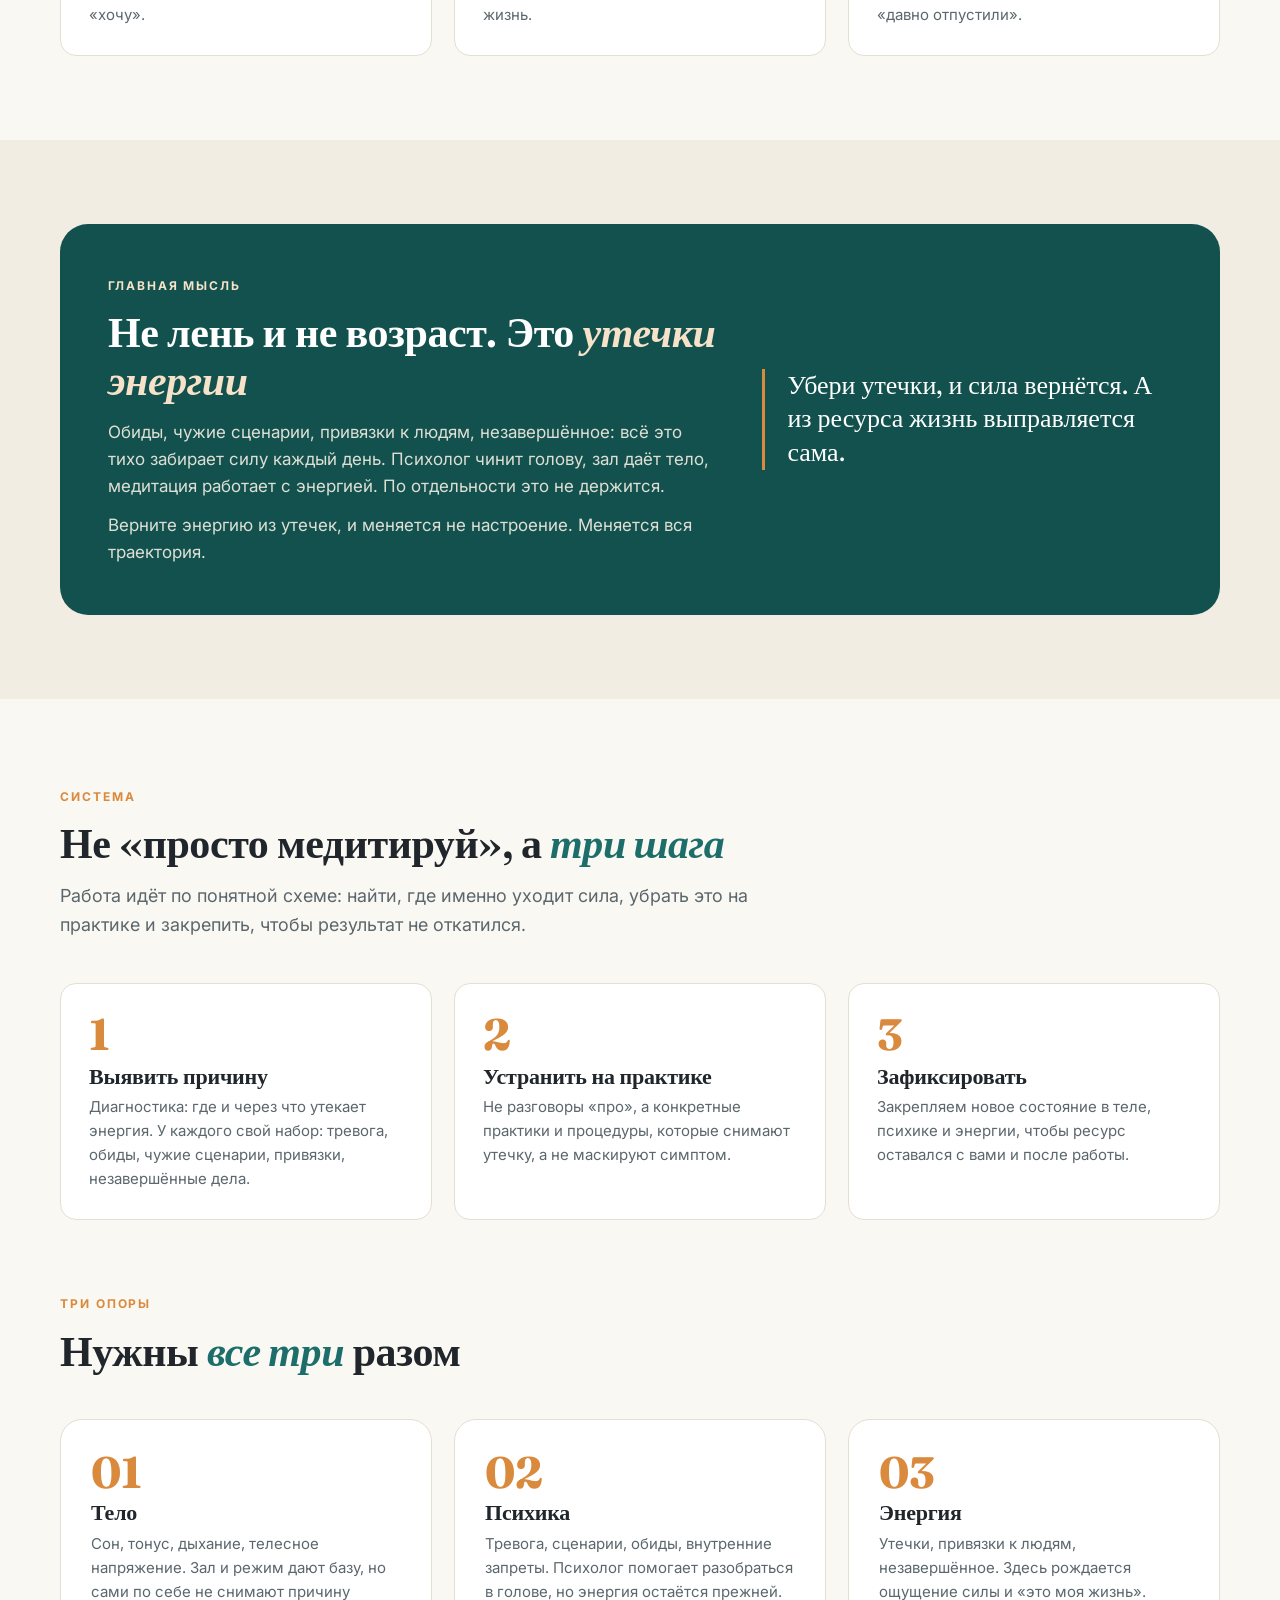
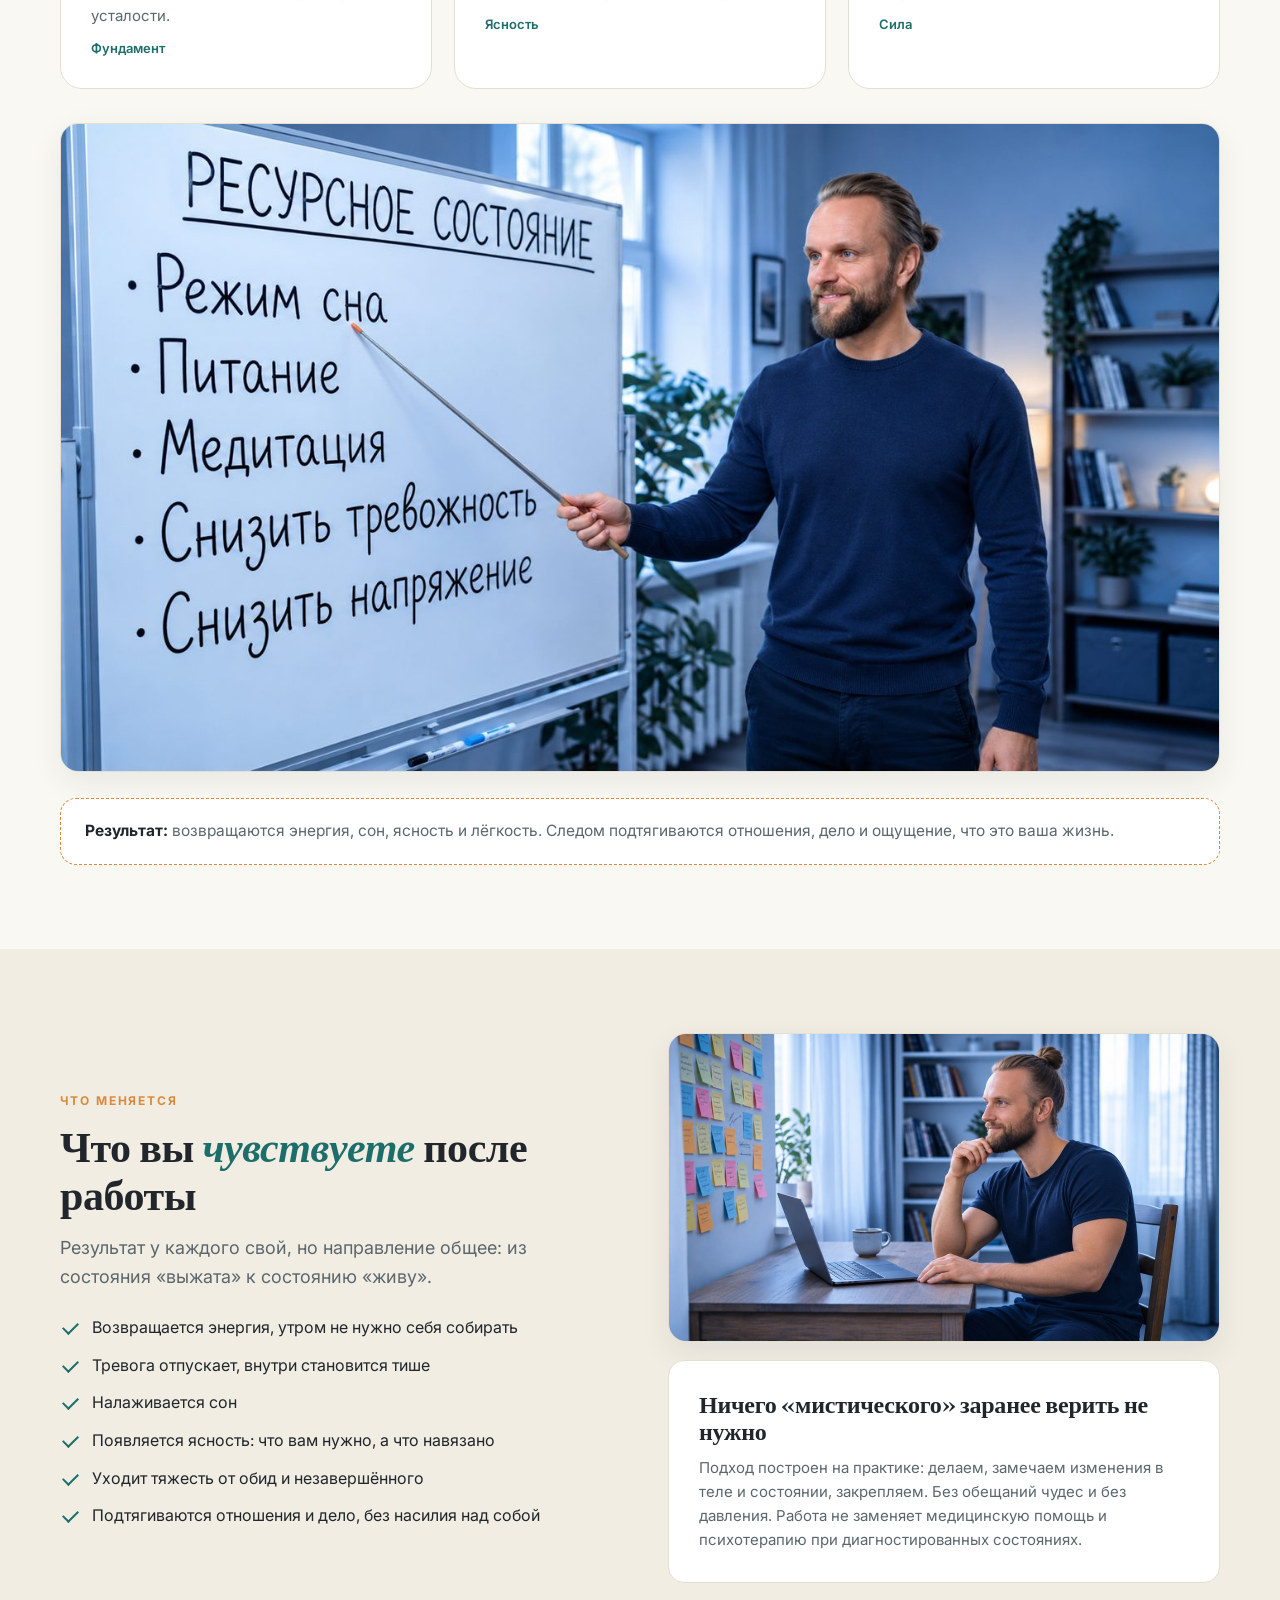
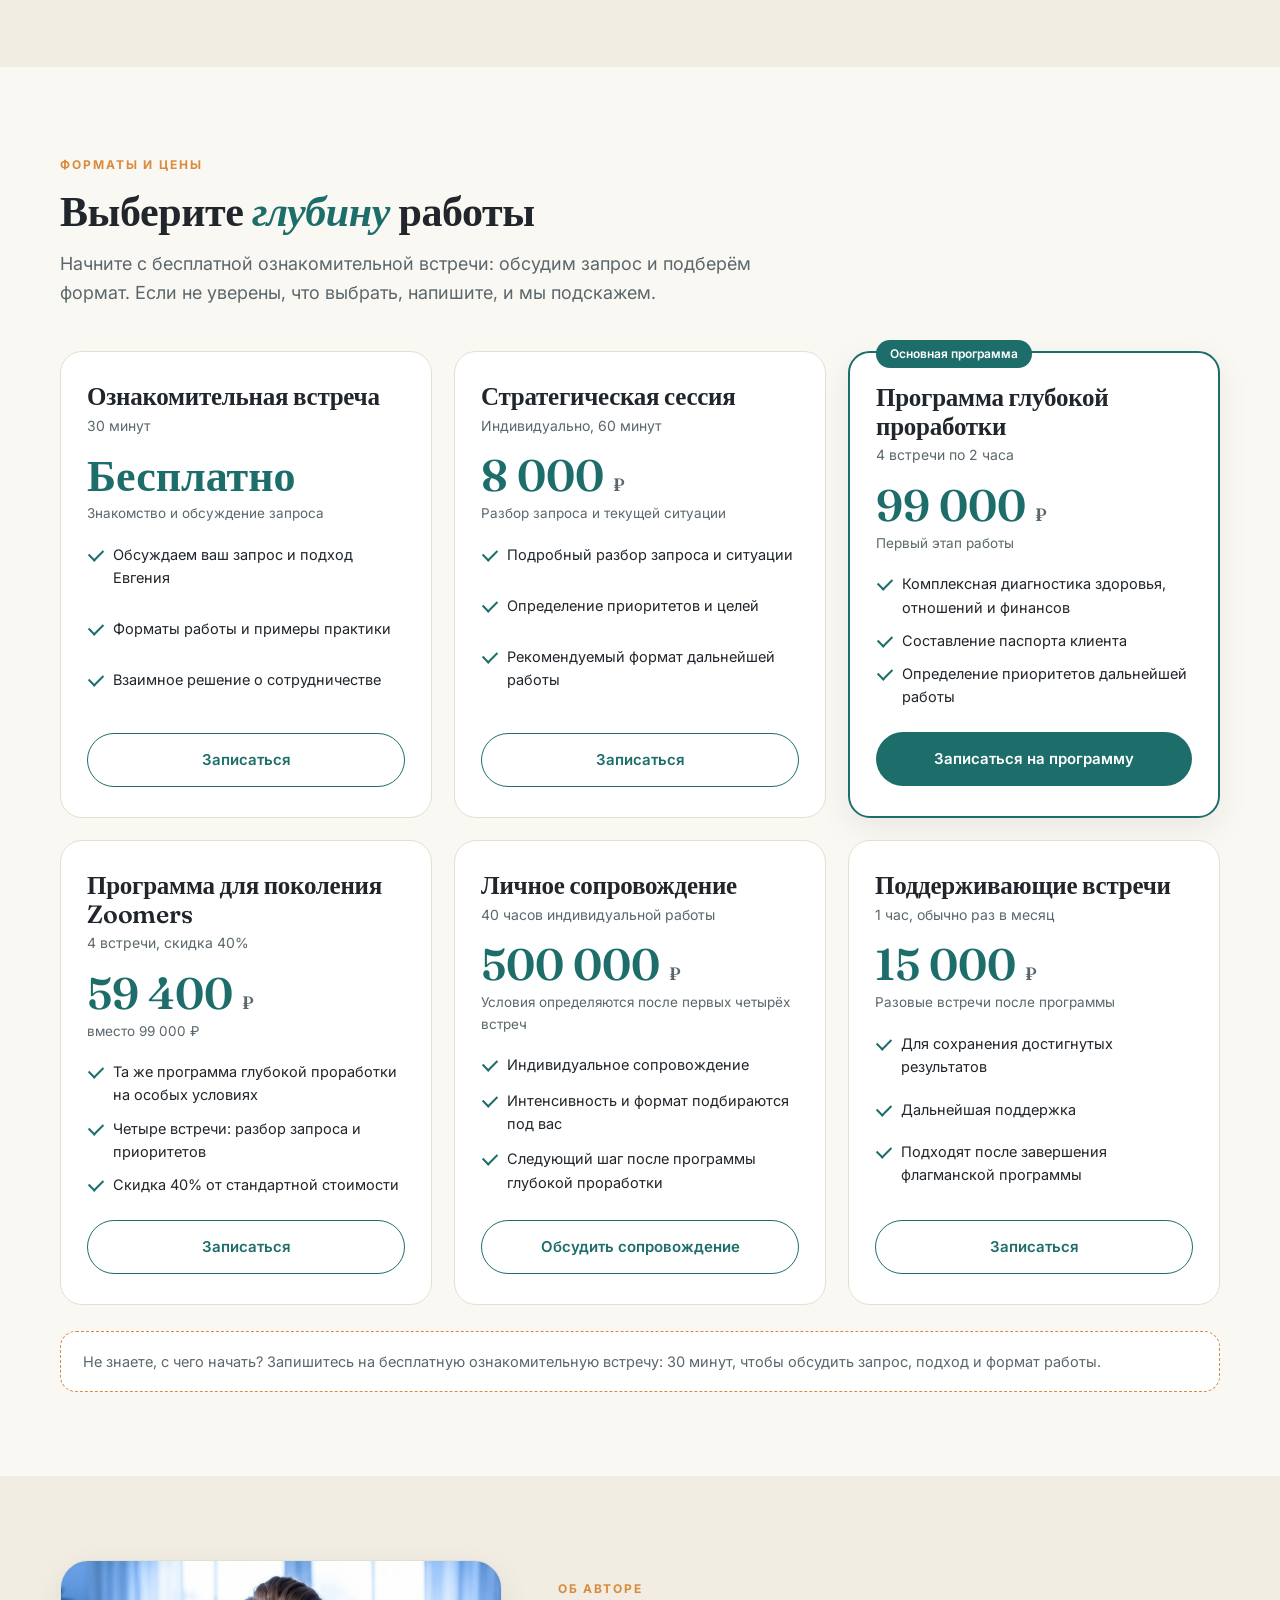
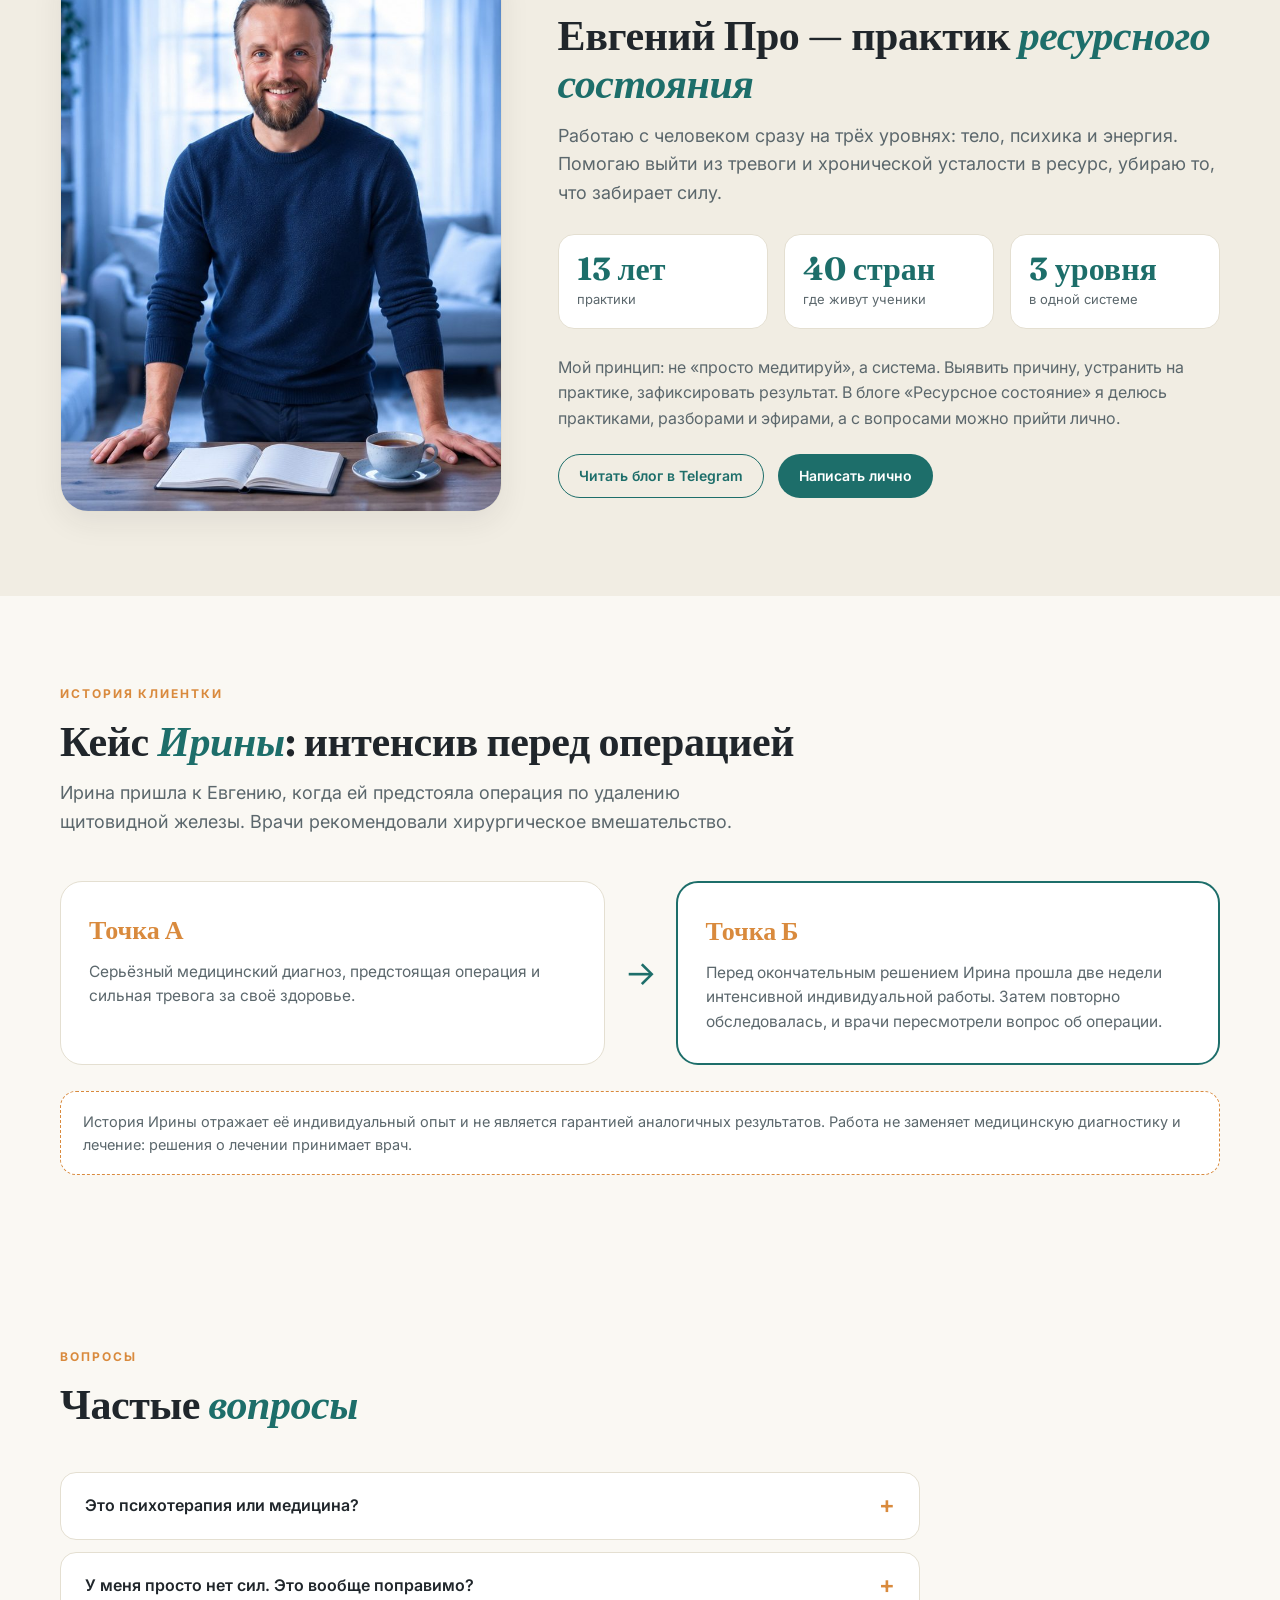
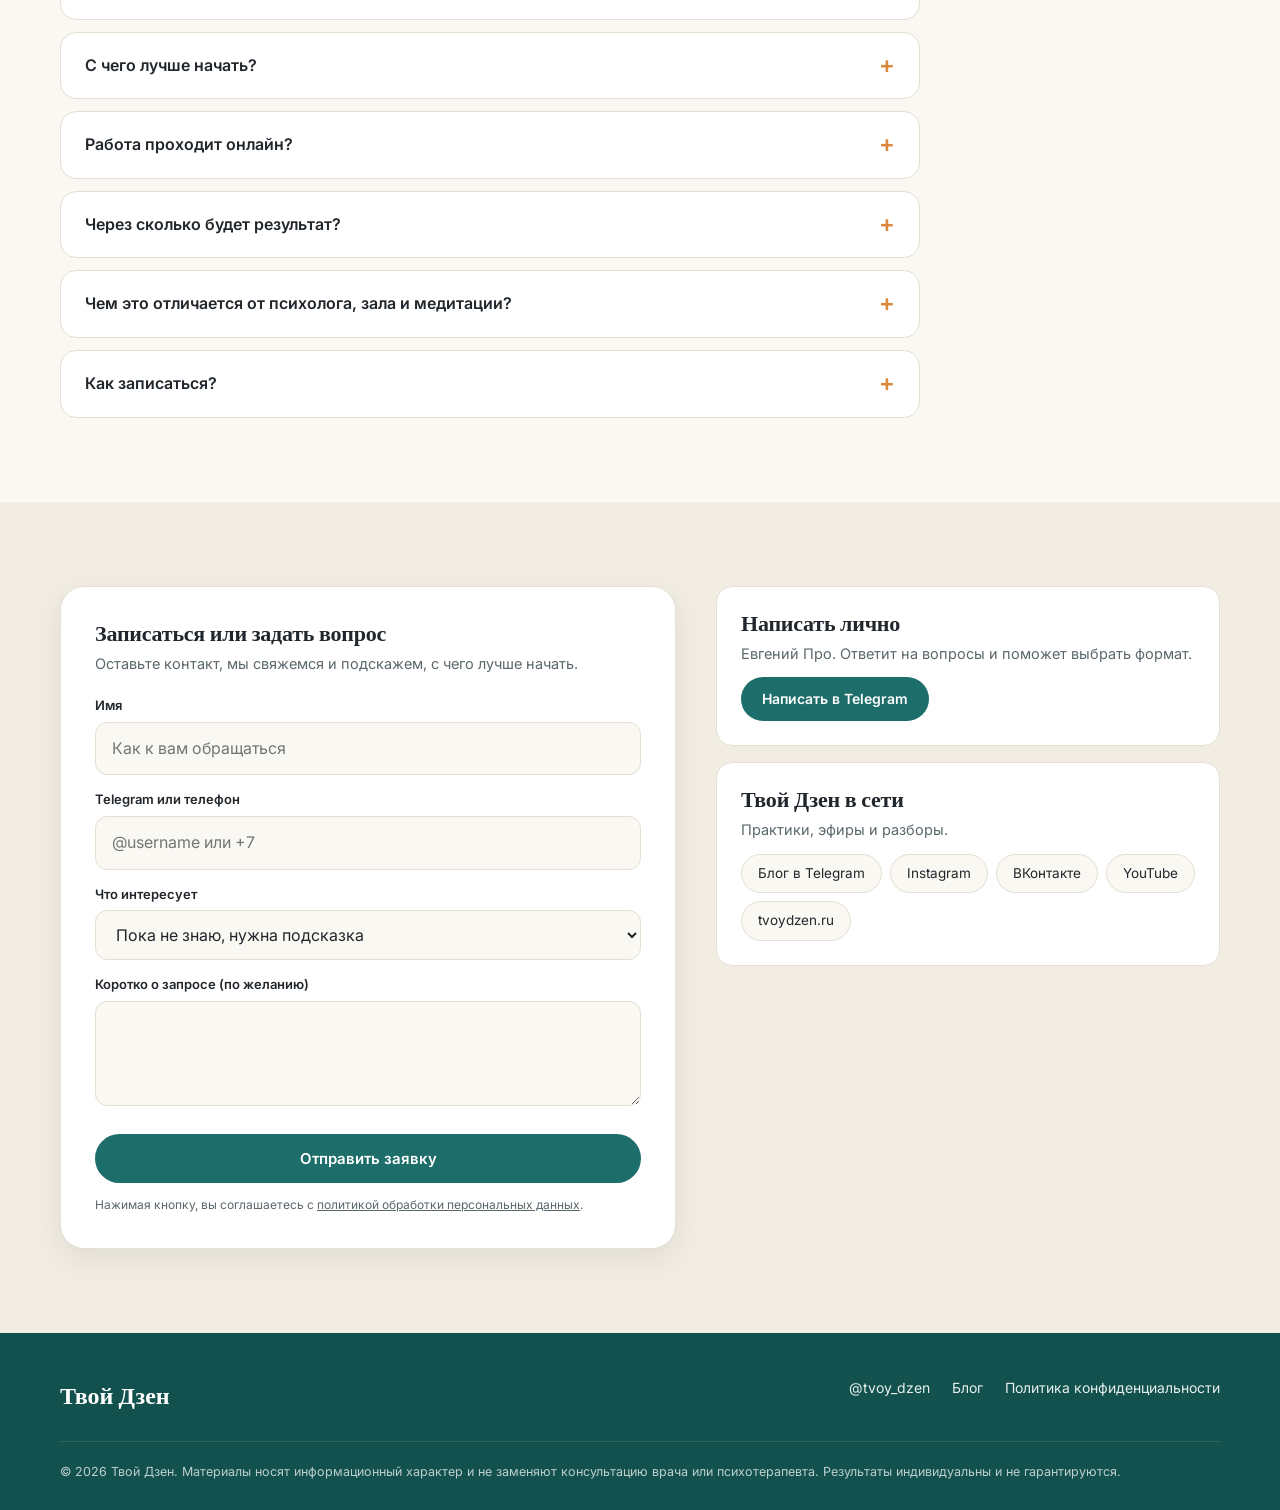
==== commit b5eb0324: "Новая продуктовая линейка, убран марафон" ====
--- a/index.html
+++ b/index.html
@@ -58,7 +58,7 @@
         <div class="meter__row"><div class="meter__lbl">Психика <span>тревога, сценарии, обиды</span></div><div class="bar"><i style="width:74%"></i></div></div>
         <div class="meter__row"><div class="meter__lbl">Энергия <span>утечки, привязки, незавершённое</span></div><div class="bar"><i style="width:90%"></i></div></div>
       </div>
-      <a href="#contact" class="btn btn--primary" data-format="Консультация-диагностика (1,5 часа)">Начать с диагностики</a>
+      <a href="#contact" class="btn btn--primary" data-format="Ознакомительная встреча — бесплатно">Записаться на ознакомительную встречу</a>
     </div>
   </div>
 </section>
@@ -152,74 +152,84 @@
     <div class="section-head">
       <span class="eyebrow">Форматы и цены</span>
       <h2>Выберите <em>глубину</em> работы</h2>
-      <p class="lead">Можно начать с марафона или диагностики, а можно сразу перейти к личной работе. Если не уверены, что выбрать, напишите, и мы подберём формат.</p>
-    </div>
-    <div class="tariffs">
-      <div class="tariff">
-        <h3>Марафон «Ты в Ресурсе»</h3>
-        <div class="sub">Первый шаг</div>
-        <div class="price">2 500 <small>₽</small></div>
-        <div class="then">Для знакомства с подходом</div>
-        <ul>
-          <li>Практики для возвращения энергии</li>
-          <li>Подходит, чтобы попробовать без больших вложений</li>
-          <li>Даты ближайшего старта уточняйте в личных сообщениях</li>
-        </ul>
-        <a href="#contact" class="btn btn--ghost" data-format="Марафон «Ты в Ресурсе» — 2 500 ₽">Участвовать</a>
+      <p class="lead">Начните с бесплатной ознакомительной встречи: обсудим запрос и подберём формат. Если не уверены, что выбрать, напишите, и мы подскажем.</p>
+    </div>
+    <div class="tariffs tariffs--six">
+      <div class="tariff">
+        <h3>Ознакомительная встреча</h3>
+        <div class="sub">30 минут</div>
+        <div class="price">Бесплатно <small></small></div>
+        <div class="then">Знакомство и обсуждение запроса</div>
+        <ul>
+          <li>Обсуждаем ваш запрос и подход Евгения</li>
+          <li>Форматы работы и примеры практики</li>
+          <li>Взаимное решение о сотрудничестве</li>
+        </ul>
+        <a href="#contact" class="btn btn--ghost" data-format="Ознакомительная встреча — бесплатно">Записаться</a>
+      </div>
+      <div class="tariff">
+        <h3>Стратегическая сессия</h3>
+        <div class="sub">Индивидуально, 60 минут</div>
+        <div class="price">8 000 <small>₽</small></div>
+        <div class="then">Разбор запроса и текущей ситуации</div>
+        <ul>
+          <li>Подробный разбор запроса и ситуации</li>
+          <li>Определение приоритетов и целей</li>
+          <li>Рекомендуемый формат дальнейшей работы</li>
+        </ul>
+        <a href="#contact" class="btn btn--ghost" data-format="Стратегическая индивидуальная сессия — 8 000 ₽">Записаться</a>
       </div>
       <div class="tariff tariff--main">
-        <span class="tariff__badge">Лучший старт</span>
-        <h3>Консультация-диагностика</h3>
-        <div class="sub">1,5 часа, индивидуально</div>
-        <div class="price">10 000 <small>₽</small></div>
-        <div class="then">Находим, где утекает ваша энергия</div>
-        <ul>
-          <li>Разбор вашего состояния на трёх уровнях</li>
-          <li>Определяем причины усталости и тревоги</li>
-          <li>Понятный план: что убирать и в каком порядке</li>
-        </ul>
-        <a href="#contact" class="btn btn--primary" data-format="Консультация-диагностика (1,5 часа)">Записаться на диагностику</a>
-      </div>
-      <div class="tariff">
-        <h3>Индивидуальная сессия</h3>
-        <div class="sub">Личная работа</div>
-        <div class="price">40 000 <small>₽</small></div>
-        <div class="then">Глубокая работа с конкретной утечкой</div>
-        <ul>
-          <li>Устранение причины на практике</li>
-          <li>Для тех, у кого уже есть чёткий запрос</li>
-          <li>Закрепление результата</li>
-        </ul>
-        <a href="#contact" class="btn btn--ghost" data-format="Индивидуальная сессия — 40 000 ₽">Записаться</a>
-      </div>
-    </div>
-    <div class="tariffs tariffs--row2">
-      <div class="tariff">
-        <h3>Пакет сессий</h3>
-        <div class="sub">8–9 сессий за 3 недели</div>
-        <div class="price">250 000 <small>₽</small></div>
-        <div class="then">Интенсив: быстрая и глубокая перезагрузка</div>
-        <ul>
-          <li>8–9 индивидуальных сессий за три недели</li>
-          <li>Системная работа на всех трёх уровнях</li>
-          <li>Для тех, кто готов быстро выйти из истощения</li>
-        </ul>
-        <a href="#contact" class="btn btn--ghost" data-format="Пакет сессий (8–9 за 3 недели) — 250 000 ₽">Обсудить пакет</a>
-      </div>
-      <div class="tariff">
-        <h3>Работа «в долгую»</h3>
-        <div class="sub">Сопровождение: 12 сессий + 8 разборов в месяц</div>
-        <div class="price">550 000 <small>₽ / мес</small></div>
-        <div class="then">Полное сопровождение трансформации</div>
-        <ul>
-          <li>12 сессий и 8 разборов каждый месяц</li>
-          <li>Постоянная поддержка и корректировка курса</li>
-          <li>Для смены всей траектории жизни и дела</li>
-        </ul>
-        <a href="#contact" class="btn btn--ghost" data-format="Работа в долгую — 550 000 ₽ / мес">Обсудить сопровождение</a>
-      </div>
-    </div>
-    <div class="note">Не знаете, с чего начать? Начните с диагностики: вы получите карту утечек и поймёте, нужен ли вам марафон, одна сессия или более глубокая работа.</div>
+        <span class="tariff__badge">Основная программа</span>
+        <h3>Программа глубокой проработки</h3>
+        <div class="sub">4 встречи по 2 часа</div>
+        <div class="price">99 000 <small>₽</small></div>
+        <div class="then">Первый этап работы</div>
+        <ul>
+          <li>Комплексная диагностика здоровья, отношений и финансов</li>
+          <li>Составление паспорта клиента</li>
+          <li>Определение приоритетов дальнейшей работы</li>
+        </ul>
+        <a href="#contact" class="btn btn--primary" data-format="Программа глубокой проработки — 99 000 ₽">Записаться на программу</a>
+      </div>
+      <div class="tariff">
+        <h3>Программа для поколения Zoomers</h3>
+        <div class="sub">4 встречи, скидка 40%</div>
+        <div class="price">59 400 <small>₽</small></div>
+        <div class="then">вместо 99 000 ₽</div>
+        <ul>
+          <li>Та же программа глубокой проработки на особых условиях</li>
+          <li>Четыре встречи: разбор запроса и приоритетов</li>
+          <li>Скидка 40% от стандартной стоимости</li>
+        </ul>
+        <a href="#contact" class="btn btn--ghost" data-format="Программа для Zoomers (4 встречи) — 59 400 ₽">Записаться</a>
+      </div>
+      <div class="tariff">
+        <h3>Личное сопровождение</h3>
+        <div class="sub">40 часов индивидуальной работы</div>
+        <div class="price">500 000 <small>₽</small></div>
+        <div class="then">Условия определяются после первых четырёх встреч</div>
+        <ul>
+          <li>Индивидуальное сопровождение</li>
+          <li>Интенсивность и формат подбираются под вас</li>
+          <li>Следующий шаг после программы глубокой проработки</li>
+        </ul>
+        <a href="#contact" class="btn btn--ghost" data-format="Личное сопровождение — 500 000 ₽">Обсудить сопровождение</a>
+      </div>
+      <div class="tariff">
+        <h3>Поддерживающие встречи</h3>
+        <div class="sub">1 час, обычно раз в месяц</div>
+        <div class="price">15 000 <small>₽</small></div>
+        <div class="then">Разовые встречи после программы</div>
+        <ul>
+          <li>Для сохранения достигнутых результатов</li>
+          <li>Дальнейшая поддержка</li>
+          <li>Подходят после завершения флагманской программы</li>
+        </ul>
+        <a href="#contact" class="btn btn--ghost" data-format="Поддерживающая встреча — 15 000 ₽">Записаться</a>
+      </div>
+    </div>
+    <div class="note">Не знаете, с чего начать? Запишитесь на бесплатную ознакомительную встречу: 30 минут, чтобы обсудить запрос, подход и формат работы.</div>
   </div>
 </section>
 
@@ -274,8 +284,8 @@
     </div>
     <div class="faq">
       <details class="faq__item"><summary>Это психотерапия или медицина?</summary><p>Нет. Это практика работы с ресурсным состоянием: телом, психикой и энергией. Она не заменяет врача и психотерапевта, если у вас диагностированное состояние. Если есть сомнения, лучше сочетать.</p></details>
-      <details class="faq__item"><summary>У меня просто нет сил. Это вообще поправимо?</summary><p>Чаще всего усталость связана не с возрастом и не с ленью, а с утечками энергии: тревогой, обидами, чужими сценариями, незавершённым. Когда причину находят и убирают, силы возвращаются. На диагностике мы смотрим, что именно происходит у вас.</p></details>
-      <details class="faq__item"><summary>С чего лучше начать?</summary><p>Если хочется попробовать, начните с марафона «Ты в Ресурсе». Если нужна точная картина и план, начните с консультации-диагностики. Если запрос уже ясен, можно сразу на индивидуальную сессию.</p></details>
+      <details class="faq__item"><summary>У меня просто нет сил. Это вообще поправимо?</summary><p>Чаще всего усталость связана не с возрастом и не с ленью, а с утечками энергии: тревогой, обидами, чужими сценариями, незавершённым. Когда причину находят и убирают, силы возвращаются. На ознакомительной встрече и стратегической сессии мы смотрим, что именно происходит у вас.</p></details>
+      <details class="faq__item"><summary>С чего лучше начать?</summary><p>Начните с бесплатной ознакомительной встречи на 30 минут. Если нужна точная картина и приоритеты, следующим шагом идёт стратегическая сессия, а для глубокой работы есть программа из четырёх встреч.</p></details>
       <details class="faq__item"><summary>Работа проходит онлайн?</summary><p>Да, ученики практикуют из разных стран. Формат и время обсуждаем после заявки.</p></details>
       <details class="faq__item"><summary>Через сколько будет результат?</summary><p>У каждого свой темп. Многие замечают изменения в состоянии, сне и тревожности уже в начале работы, а глубокие изменения закрепляются при системной работе. Конкретные результаты не гарантируются.</p></details>
       <details class="faq__item"><summary>Чем это отличается от психолога, зала и медитации?</summary><p>Психолог работает с головой, зал с телом, медитация с энергией. По отдельности эффект не держится. Здесь все три уровня в одной системе: сначала находим причину, потом устраняем, потом фиксируем.</p></details>
@@ -294,11 +304,12 @@
       <div class="field"><label for="f-format">Что интересует</label>
         <select id="f-format" name="format">
           <option>Пока не знаю, нужна подсказка</option>
-          <option>Марафон «Ты в Ресурсе» — 2 500 ₽</option>
-          <option>Консультация-диагностика (1,5 часа)</option>
-          <option>Индивидуальная сессия — 40 000 ₽</option>
-          <option>Пакет сессий (8–9 за 3 недели) — 250 000 ₽</option>
-          <option>Работа в долгую — 550 000 ₽ / мес</option>
+          <option>Ознакомительная встреча — бесплатно</option>
+          <option>Стратегическая индивидуальная сессия — 8 000 ₽</option>
+          <option>Программа глубокой проработки — 99 000 ₽</option>
+          <option>Программа для Zoomers (4 встречи) — 59 400 ₽</option>
+          <option>Личное сопровождение — 500 000 ₽</option>
+          <option>Поддерживающая встреча — 15 000 ₽</option>
         </select>
       </div>
       <div class="field"><label for="f-msg">Коротко о запросе (по желанию)</label><textarea id="f-msg" name="comment" rows="3"></textarea></div>
